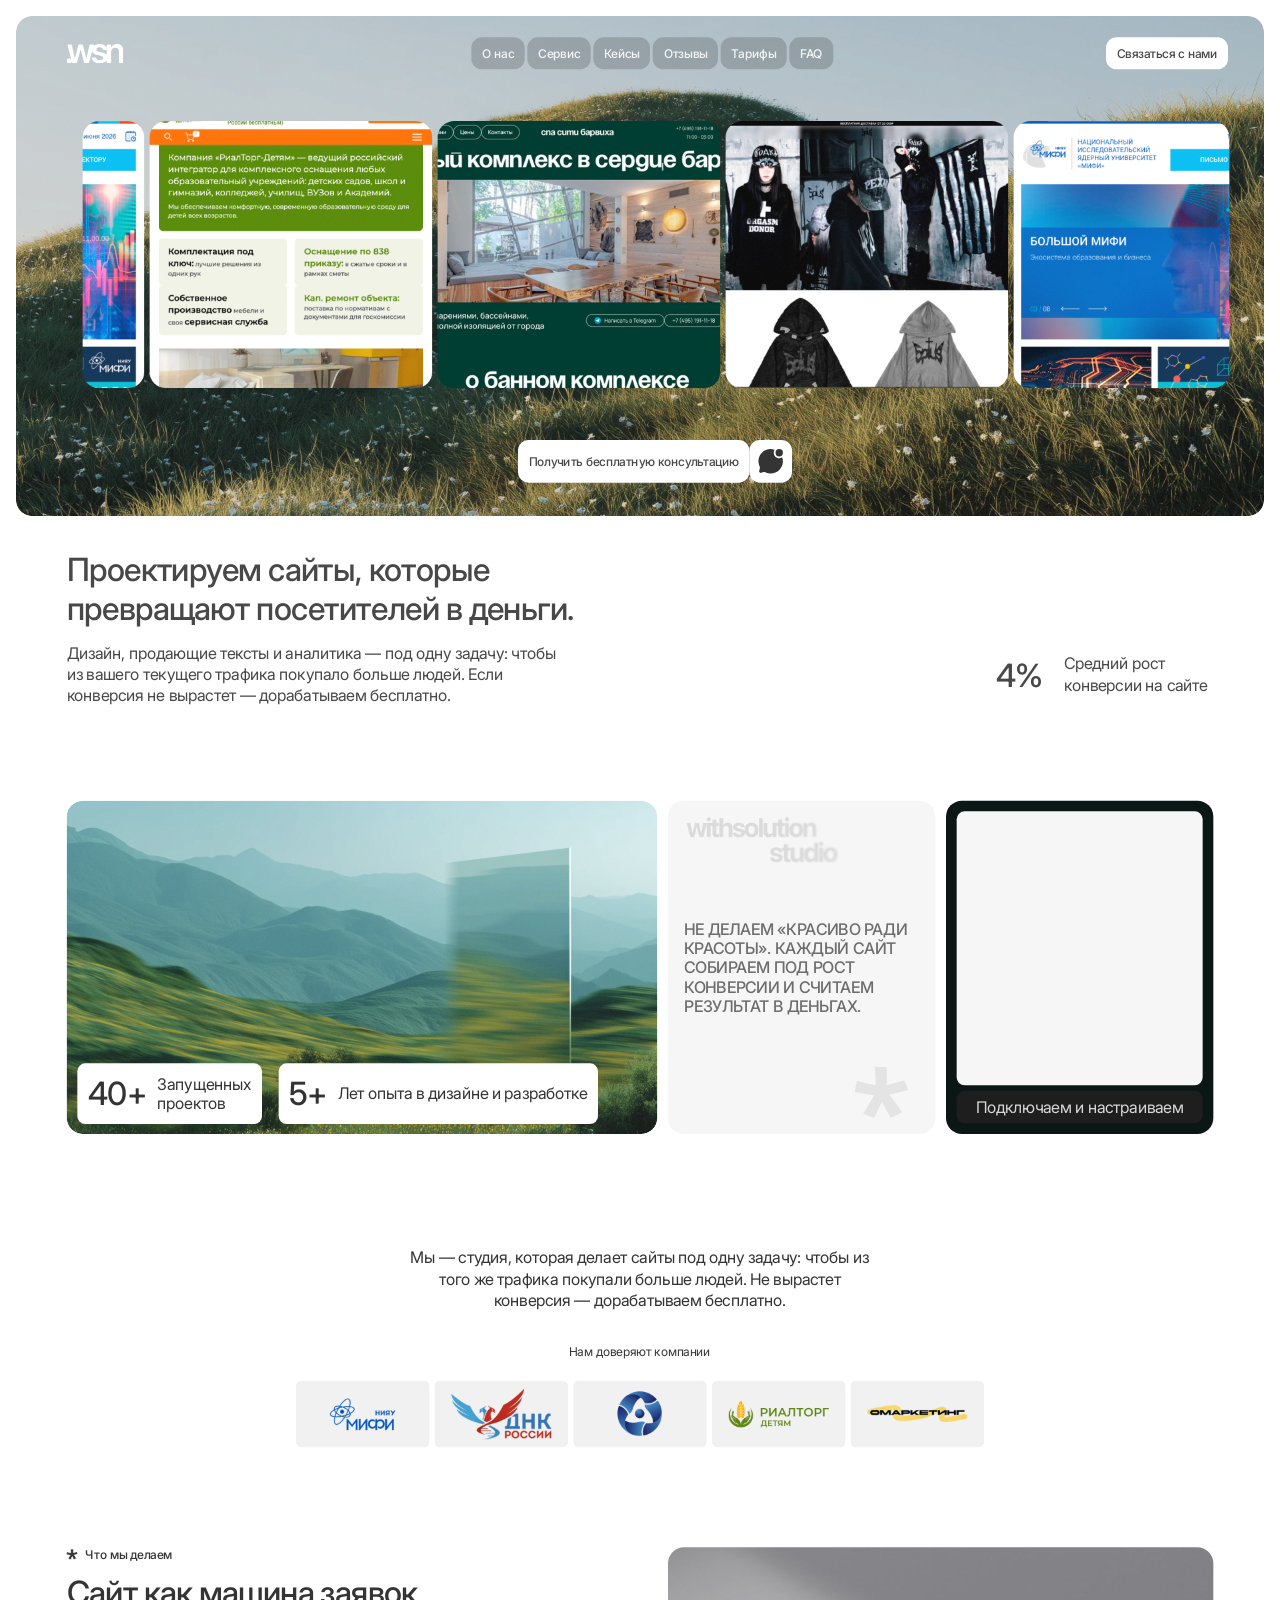
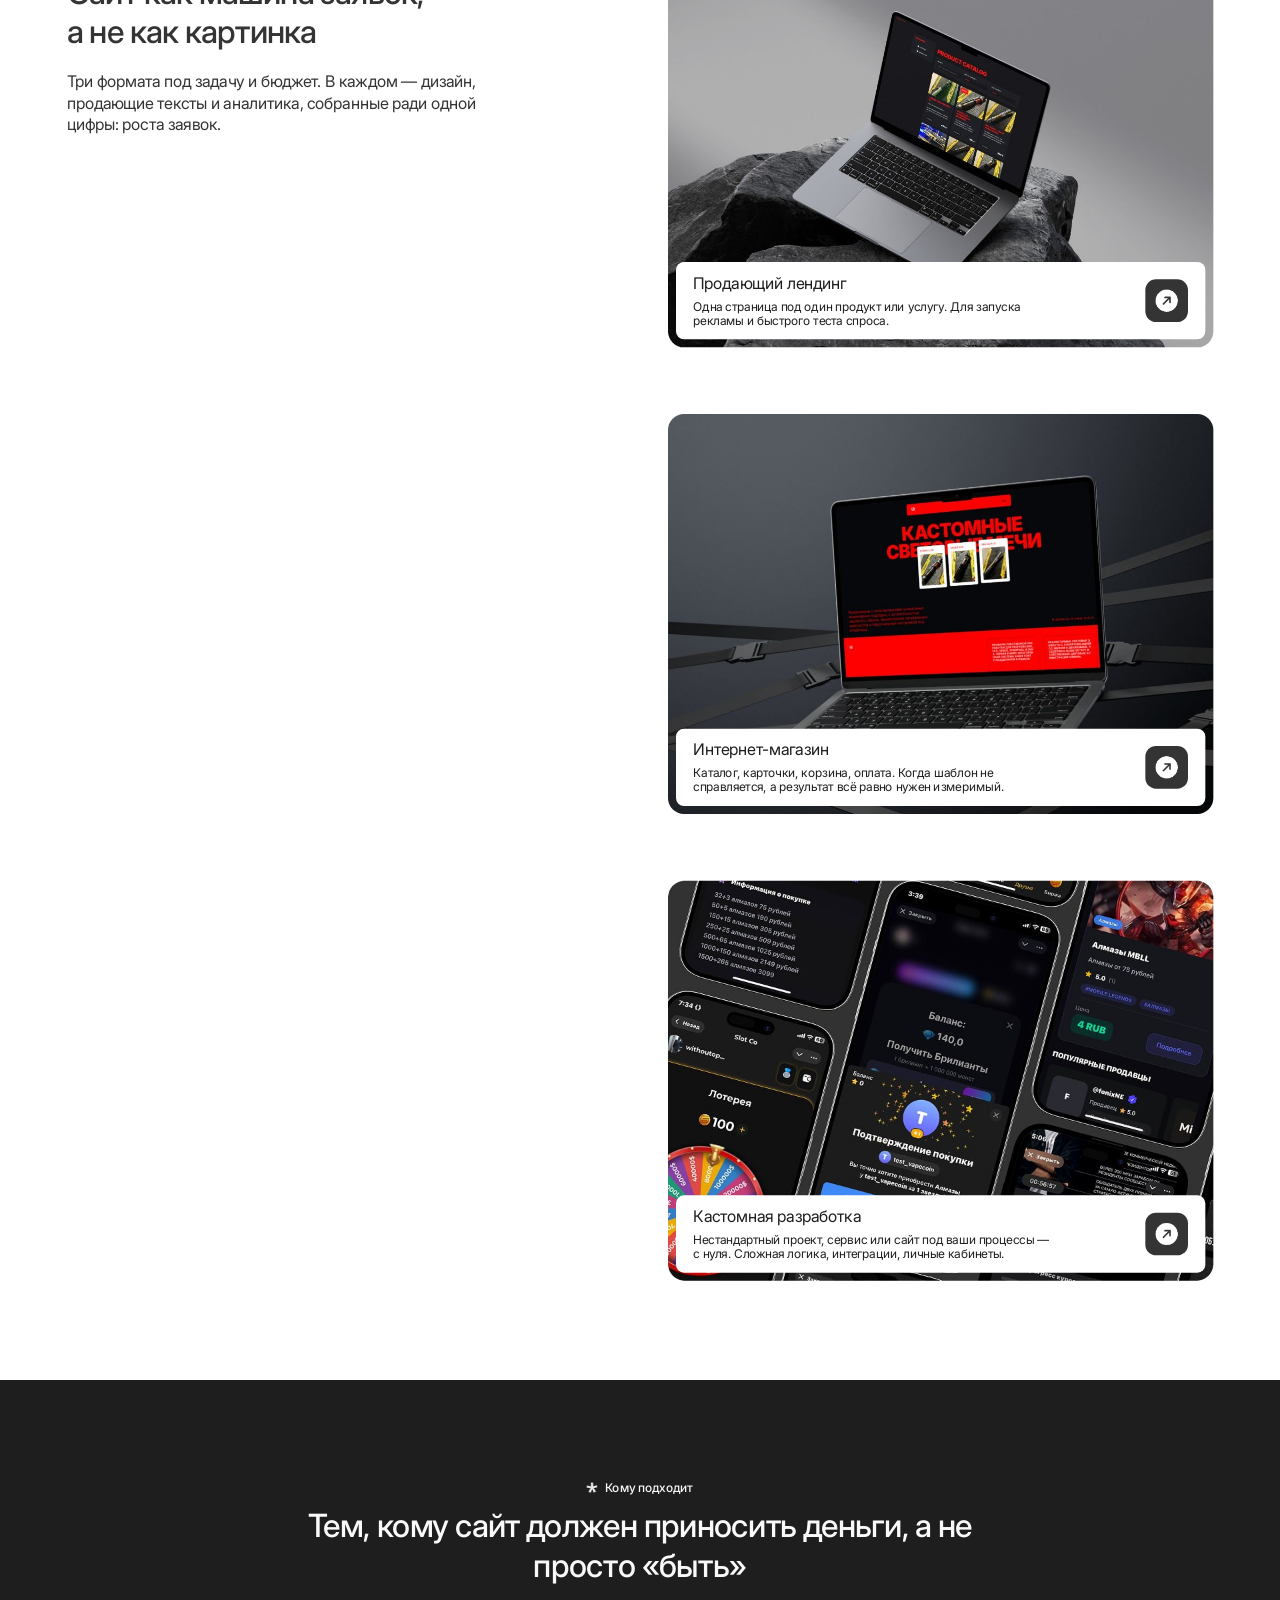
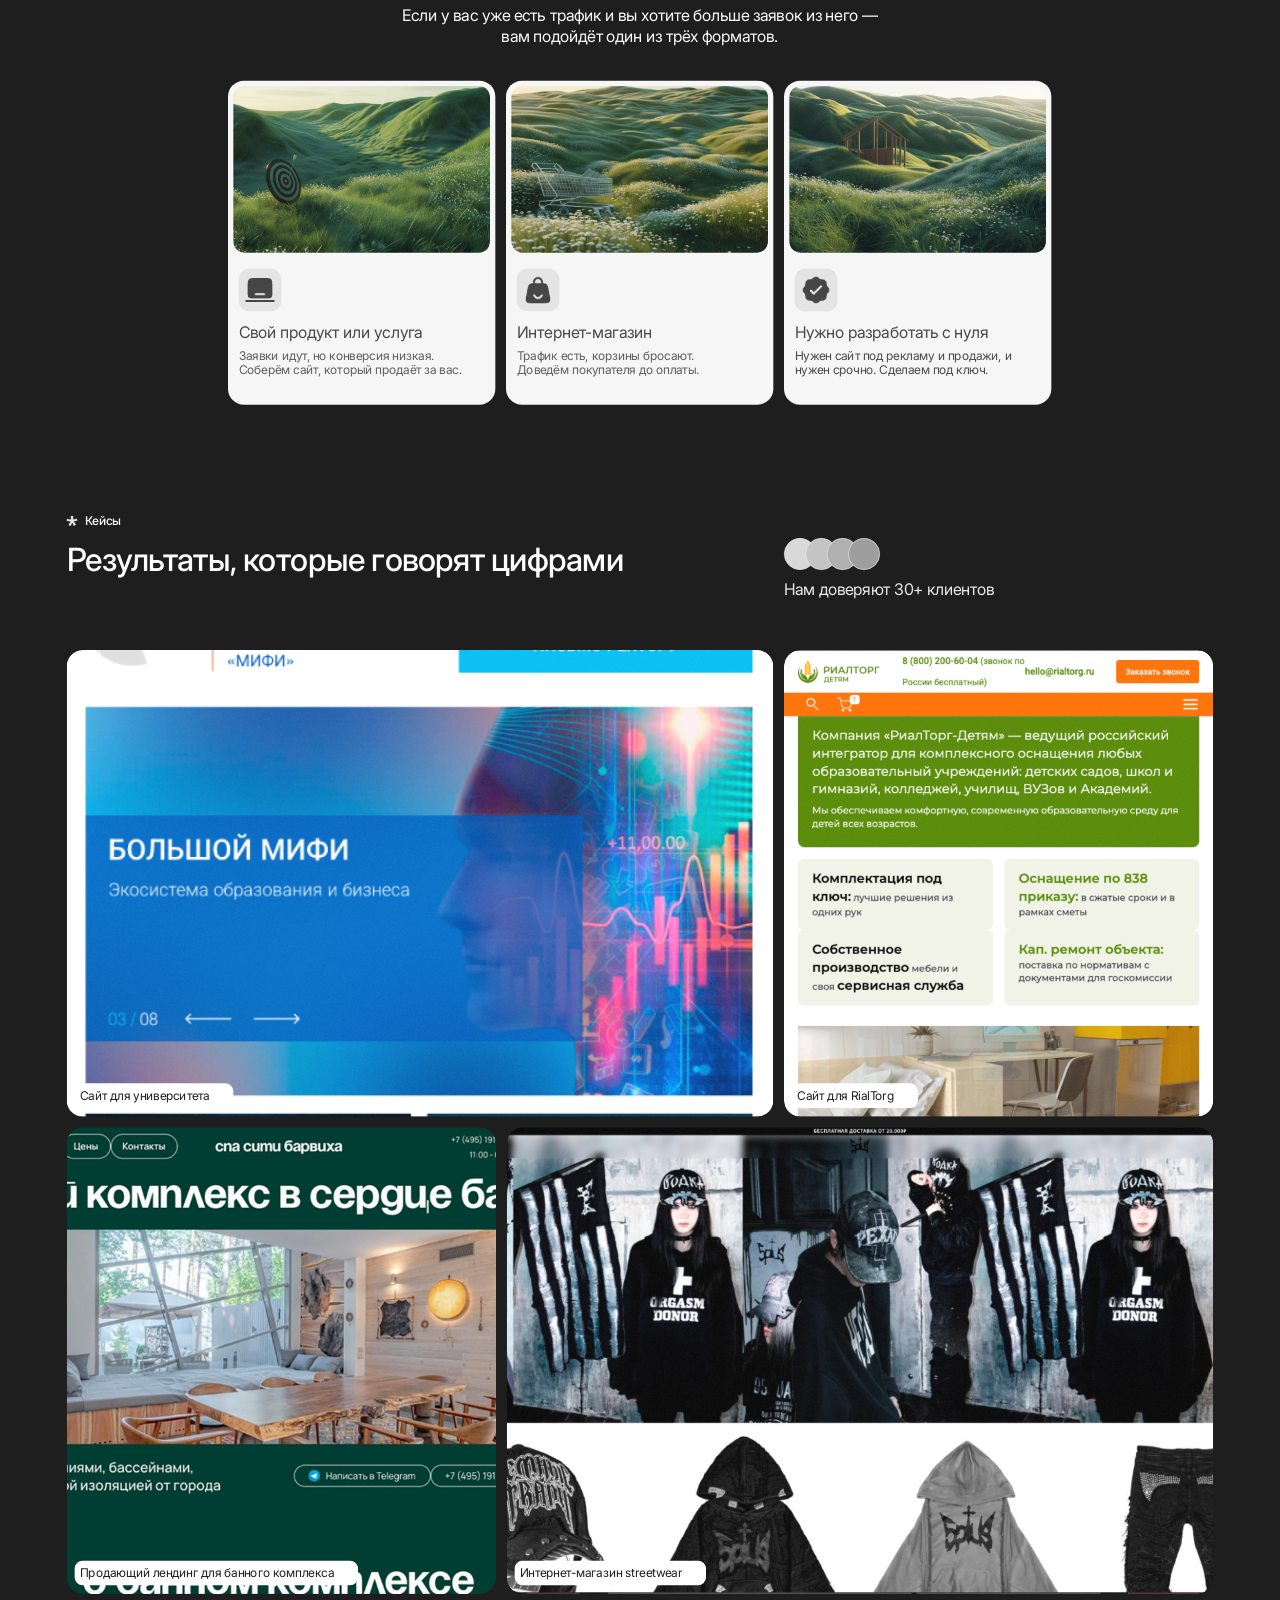
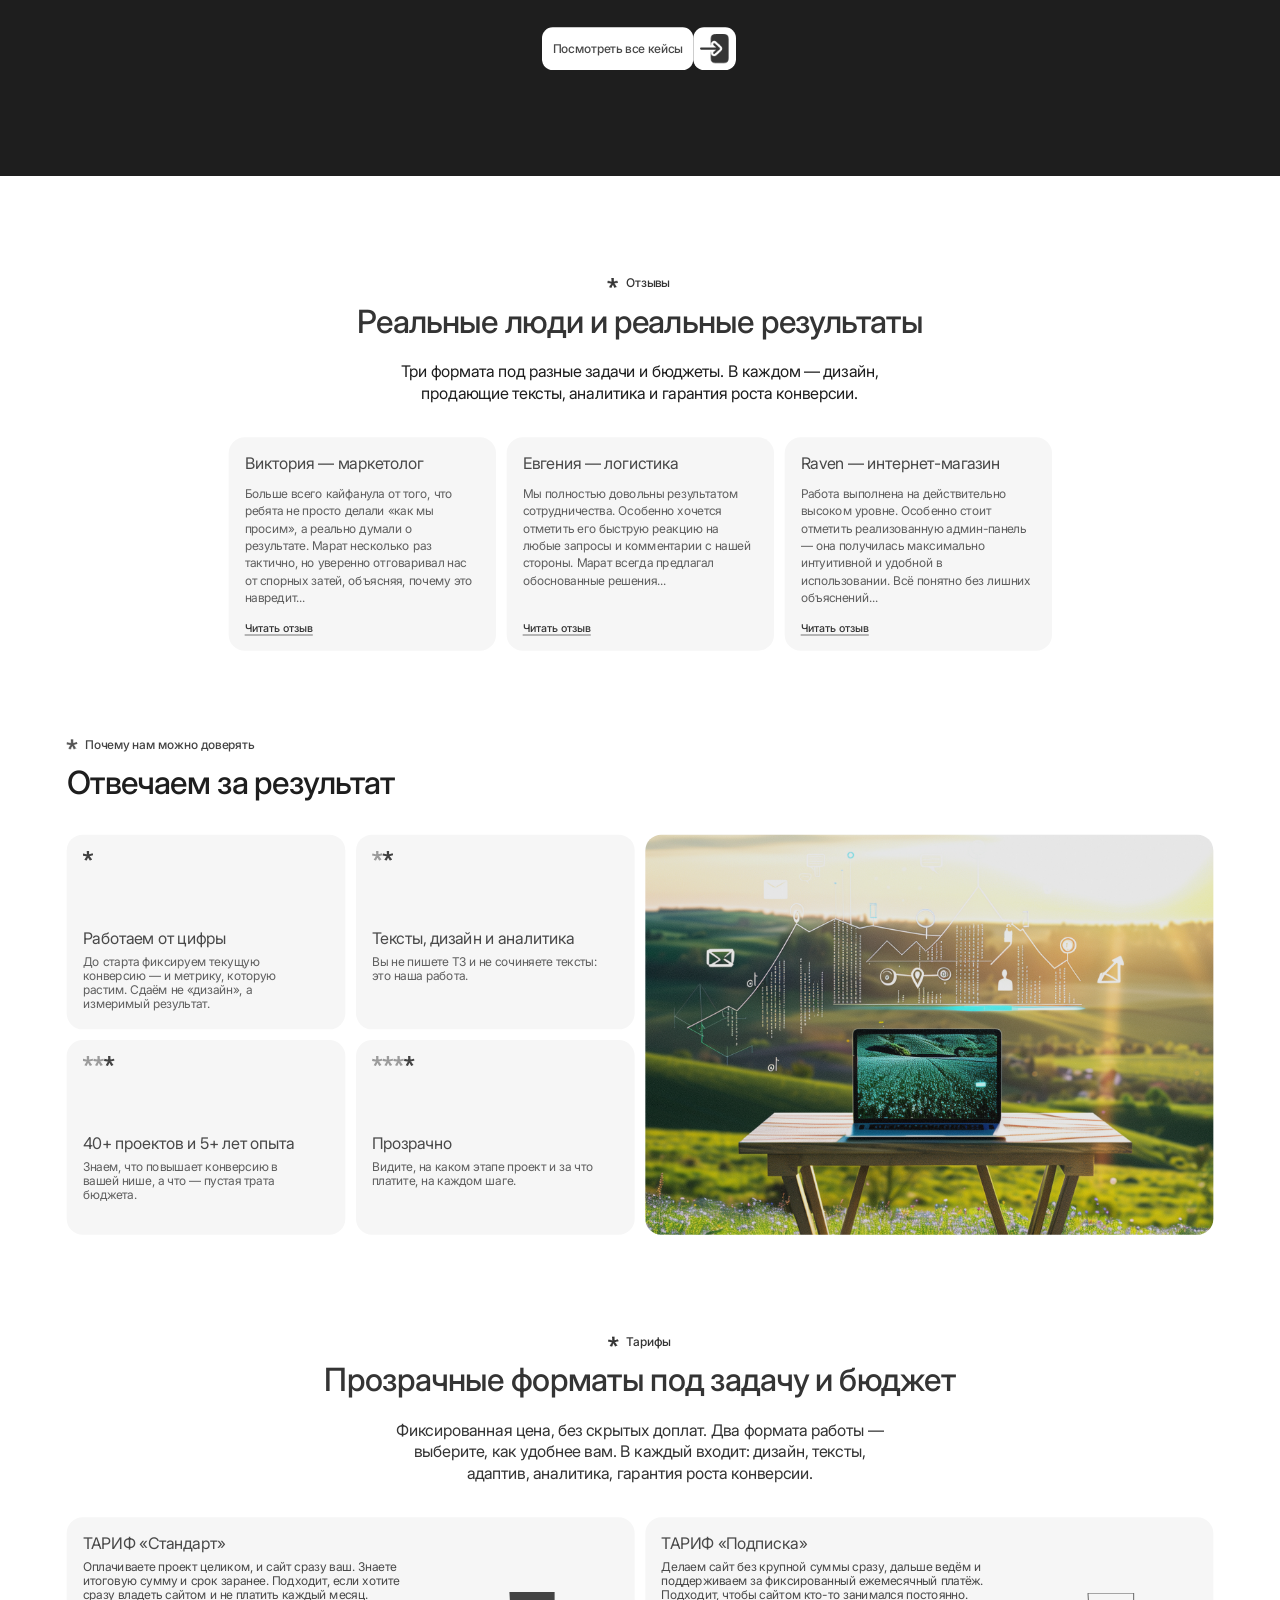
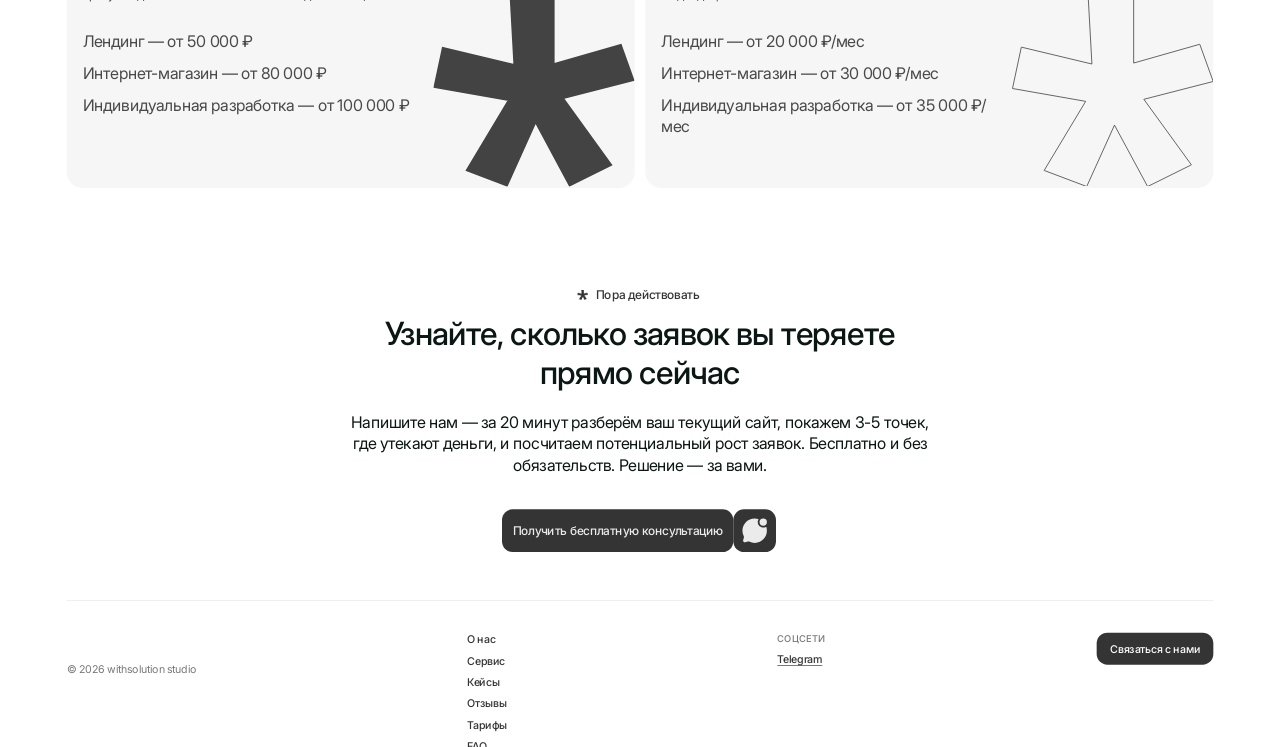
==== index.html @ ecee414a "first commit" ====
<!DOCTYPE html>
<html lang="ru">
<head>
  <meta charset="UTF-8">
  <meta name="viewport" content="width=device-width, initial-scale=1.0">
  <title>Студия — сайты, которые приносят заявки</title>

  <link rel="preconnect" href="https://fonts.googleapis.com">
  <link rel="preconnect" href="https://fonts.gstatic.com" crossorigin>
  <link href="https://fonts.googleapis.com/css2?family=Inter:wght@400;500;600&display=swap" rel="stylesheet">
  <link rel="stylesheet" href="css/styles.css">
</head>
<body>
  <div class="stage" id="stage" style="height: 10720px;">
    <div class="section-bleed section-bleed--dark" id="darkSectionBleed"></div>
    <div class="canvas" id="canvas" style="width: 1920px; height: 10720px; background: white; transform: scale(1);">

      <!-- ===================== HERO ===================== -->
      <div id="top" style="width: 1872px; height: 750px; left: 24px; top: 24px; position: absolute">
        <div style="width: 1872px; height: 750px; left: 0px; top: 0px; position: absolute; border-radius: 24px; background-image: url(&#39;assets/hero/bg.png&#39;); background-size: cover; background-position: center; background-repeat: no-repeat;"></div>
        <!-- Studio logo (top-left) -->
        <a href="#top" class="nav-logo" style="left: 76px; top: 40px; position: absolute; display: flex; align-items: center; height: 32px;"><img src="./assets/hero/logo.svg" alt="withsolution studio" style="width: 85px; height: 29px; display: block;"></a>
        <a href="https://t.me/withsolution" target="_blank" rel="noopener noreferrer" style="left: 753px; top: 636px; position: absolute; justify-content: flex-start; align-items: center; display: inline-flex">
          <div style="height: 64px; padding-left: 16px; padding-right: 16px; padding-top: 10px; padding-bottom: 10px; background: white; border-radius: 16px; justify-content: center; align-items: center; gap: 10px; display: flex">
            <div style="opacity: 0.90; justify-content: center; display: flex; flex-direction: column; color: rgba(30, 30, 30, 0.90); font-size: 18px; font-weight: 500; word-wrap: break-word">Получить бесплатную консультацию</div>
          </div>
          <div style="width: 64px; height: 64px; padding: 10px 16px; background: white; border-radius: 16px; justify-content: center; align-items: center; gap: 10px; display: flex">
            <img src="./assets/icons/chat-dark.svg" alt="" style="width: 44px; height: 44px; display: block;">
          </div>
        </a>
        <nav style="left: 683px; top: 32px; position: absolute; justify-content: flex-start; align-items: center; gap: 4px; display: inline-flex">
          <a href="#section-about" style="height: 48px; padding: 10px 16px; background: rgba(30, 30, 30, 0.20); border-radius: 16px; justify-content: center; align-items: center; gap: 10px; display: flex"><span style="opacity: 0.90; color: white; font-size: 18px; font-weight: 500">О нас</span></a>
          <a href="#section-services" style="height: 48px; padding: 10px 16px; background: rgba(30, 30, 30, 0.20); border-radius: 16px; justify-content: center; align-items: center; gap: 10px; display: flex"><span style="opacity: 0.90; color: white; font-size: 18px; font-weight: 500">Сервис</span></a>
          <a href="#section-cases" style="height: 48px; padding: 10px 16px; background: rgba(30, 30, 30, 0.20); border-radius: 16px; justify-content: center; align-items: center; gap: 10px; display: flex"><span style="opacity: 0.90; color: white; font-size: 18px; font-weight: 500">Кейсы</span></a>
          <a href="#section-reviews" style="height: 48px; padding: 10px 16px; background: rgba(30, 30, 30, 0.20); border-radius: 16px; justify-content: center; align-items: center; gap: 10px; display: flex"><span style="opacity: 0.90; color: white; font-size: 18px; font-weight: 500">Отзывы</span></a>
          <a href="#section-pricing" style="height: 48px; padding: 10px 16px; background: rgba(30, 30, 30, 0.20); border-radius: 16px; justify-content: center; align-items: center; gap: 10px; display: flex"><span style="opacity: 0.90; color: white; font-size: 18px; font-weight: 500">Тарифы</span></a>
          <a href="#section-faq" style="height: 48px; padding: 10px 16px; background: rgba(30, 30, 30, 0.20); border-radius: 16px; justify-content: center; align-items: center; gap: 10px; display: flex"><span style="opacity: 0.90; color: white; font-size: 18px; font-weight: 500">FAQ</span></a>
        </nav>
        <a href="https://t.me/withsolution" target="_blank" rel="noopener noreferrer" style="height: 48px; padding: 10px 16px; left: 1635px; top: 32px; position: absolute; background: white; border-radius: 16px; justify-content: center; align-items: center; gap: 10px; display: inline-flex">
          <span style="opacity: 0.90; color: rgba(30, 30, 30, 0.90); font-size: 18px; font-weight: 500">Связаться с нами</span>
        </a>
        <div class="hero-cases-slider" id="heroCasesSlider" style="left: 100px; top: 158px; position: absolute; width: 1720px; height: 400px;">
          <div class="hero-cases-track" id="heroCasesTrack"></div>
        </div>
      </div>

      <!-- ===================== INTRO ===================== -->
      <div id="section-about" style="width: 843px; left: 100px; top: 824px; position: absolute; opacity: 0.90; color: rgba(30, 30, 30, 0.90); font-size: 48px; font-weight: 500">Проектируем сайты, которые превращают посетителей в деньги.</div>
      <div style="left: 100px; top: 964px; position: absolute; width: 1720px; display: flex; align-items: center; justify-content: space-between; gap: 48px;">
        <div style="width: 739px; flex: none; opacity: 0.90; color: rgba(30, 30, 30, 0.90); font-size: 24px; font-weight: 400; line-height: 32px">Дизайн, продающие тексты и аналитика — под одну задачу: чтобы из вашего текущего трафика покупало больше людей. Если конверсия не вырастет — дорабатываем бесплатно.</div>
        <div style="flex: none; justify-content: flex-start; align-items: center; gap: 32px; display: inline-flex">
          <div style="opacity: 0.90; color: rgba(30, 30, 30, 0.90); font-size: 48px; font-weight: 500">4%</div>
          <div style="width: 224px; opacity: 0.90; color: rgba(30, 30, 30, 0.90); font-size: 24px; font-weight: 400; line-height: 32px">Средний рост конверсии на сайте</div>
        </div>
      </div>

      <!-- ===================== ABOUT CARDS ===================== -->
      <div style="width: 886px; height: 500px; left: 100px; top: 1201px; position: absolute; border-radius: 24px; overflow: hidden">
        <div style="width: 100%; height: 100%; position: absolute; inset: 0; border-radius: 24px; background-image: url(&#39;assets/hero/card.png&#39;); background-size: cover; background-position: center;"></div>
        <div style="padding: 16px; left: 318px; top: 394px; position: absolute; background: white; border-radius: 12px; display: inline-flex">
          <div style="justify-content: flex-start; align-items: center; gap: 16px; display: inline-flex">
            <div style="opacity: 0.90; color: #1E1E1E; font-size: 48px; font-weight: 500">5+</div>
            <div style="opacity: 0.90; color: #1E1E1E; font-size: 24px; font-weight: 400">Лет опыта в дизайне и разработке</div>
          </div>
        </div>
        <div style="padding: 16px; left: 16px; top: 394px; position: absolute; background: white; border-radius: 12px; display: inline-flex">
          <div style="justify-content: flex-start; align-items: center; gap: 16px; display: inline-flex">
            <div style="opacity: 0.90; color: #1E1E1E; font-size: 48px; font-weight: 500">40+</div>
            <div style="opacity: 0.90; color: #1E1E1E; font-size: 24px; font-weight: 400">Запущенных<br>проектов</div>
          </div>
        </div>
      </div>

      <div style="width: 401px; height: 500px; left: 1002px; top: 1201px; position: absolute; background: rgba(236.62, 236.62, 236.62, 0.50); border-radius: 24px">
        <div style="width: 80px; height: 77px; left: 280px; top: 399px; position: absolute;"><img src="./assets/hero/star.svg" alt="" style="width: 100%; height: 100%; display: block;"></div>
        <div style="width: 234px; height: 70px; left: 24px; top: 24px; position: absolute; border-radius: 8px; overflow: hidden;"><img src="./assets/hero/blur.png" alt="" style="width: 100%; height: 100%; object-fit: cover; display: block;"></div>
        <div style="width: 352px; left: 24px; top: 178px; position: absolute; opacity: 0.90; color: rgba(30, 30, 30, 0.70); font-size: 24px; font-weight: 500; text-transform: uppercase">Не делаем «красиво ради красоты». Каждый сайт собираем под рост конверсии и считаем результат в деньгах.</div>
      </div>

      <div style="width: 401px; height: 500px; left: 1419px; top: 1201px; position: absolute; background: #0B1714; border-radius: 24px">
        <div style="width: 369px; padding: 10px; left: 16px; top: 435px; position: absolute; background: #1E1E1E; border-radius: 12px; justify-content: center; align-items: center; gap: 10px; display: inline-flex">
          <div style="opacity: 0.90; color: #ECECEC; font-size: 24px; font-weight: 400">Подключаем и настраиваем</div>
        </div>
        <div style="width: 369px; height: 411px; left: 16px; top: 16px; position: absolute; background: #F6F6F6; overflow: hidden; border-radius: 12px">
          <video src="./assets/video/0611.mp4" autoplay muted loop playsinline style="width: 100%; height: 100%; object-fit: cover; display: block; border-radius: 12px;"></video>
        </div>
      </div>

      <!-- ===================== TRUST / LOGOS ===================== -->
      <div style="width: 693px; left: 613px; top: 1871px; position: absolute; text-align: center; color: rgba(30, 30, 30, 0.90); font-size: 24px; font-weight: 400; line-height: 32px">Мы — студия, которая делает сайты под одну задачу: чтобы из того же трафика покупали больше людей. Не вырастет конверсия — дорабатываем бесплатно.</div>

      <div style="left: 853px; top: 2017px; position: absolute; text-align: center; color: rgba(30, 30, 30, 0.90); font-size: 18px; font-weight: 400">Нам доверяют компании</div>

      <div style="width: 200px; height: 100px; left: 444px; top: 2071px; position: absolute; background: rgba(236.62, 236.62, 236.62, 0.50); border-radius: 8px; overflow: hidden;">
        <img src="./assets/logos/logo-rosatom.png" alt="Росатом" style="width: 100%; height: 100%; object-fit: contain; display: block;">
      </div>
      <div style="width: 200px; height: 100px; left: 652px; top: 2071px; position: absolute; background: rgba(236.62, 236.62, 236.62, 0.50); border-radius: 8px; overflow: hidden;">
        <img src="./assets/logos/logo-mifi.png" alt="НИЯУ МИФИ" style="width: 100%; height: 100%; object-fit: contain; display: block;">
      </div>
      <div style="width: 200px; height: 100px; left: 860px; top: 2071px; position: absolute; background: rgba(236.62, 236.62, 236.62, 0.50); border-radius: 8px; overflow: hidden;">
        <img src="./assets/logos/logo-dnk.png" alt="ДНК России" style="width: 100%; height: 100%; object-fit: contain; display: block;">
      </div>
      <div style="width: 200px; height: 100px; left: 1068px; top: 2071px; position: absolute; background: rgba(236.62, 236.62, 236.62, 0.50); border-radius: 8px; overflow: hidden;">
        <img src="./assets/logos/logo-rialtorg.png" alt="Риалторг" style="width: 100%; height: 100%; object-fit: contain; display: block;">
      </div>
      <div style="width: 200px; height: 100px; left: 1276px; top: 2071px; position: absolute; background: rgba(236.62, 236.62, 236.62, 0.50); border-radius: 8px; overflow: hidden;">
        <img src="./assets/logos/logo-omarketing.png" alt="Омаркетинг" style="width: 100%; height: 100%; object-fit: contain; display: block;">
      </div>

      <!-- ===================== WHAT WE DO ===================== -->
      <div id="section-services" style="left: 100px; top: 2359px; position: absolute; color: rgba(30, 30, 30, 0.90); font-size: 48px; font-weight: 500">Сайт как машина заявок,<br>а не как картинка</div>
      <div style="width: 656px; left: 100px; top: 2507px; position: absolute; color: rgba(30, 30, 30, 0.90); font-size: 24px; font-weight: 400; line-height: 32px">Три формата под задачу и бюджет. В каждом — дизайн, продающие тексты и аналитика, собранные ради одной цифры: роста заявок.</div>
      <div style="left: 100px; top: 2321px; position: absolute; justify-content: flex-start; align-items: center; gap: 12px; display: inline-flex">
        <img src="./assets/icons/star-small.png" alt="" style="width: 16px; height: 15px; display: block;">
        <div style="color: rgba(30, 30, 30, 0.90); font-size: 18px; font-weight: 500">Что мы делаем</div>
      </div>

      <div style="width: 818px; height: 600px; left: 1002px; top: 2321px; position: absolute; border-radius: 24px; overflow: hidden; background-image: url('assets/sections/service-landing.jpg'); background-size: cover; background-position: center;"></div>
      <div style="width: 794px; height: 116px; left: 1014px; top: 2793px; position: absolute; background: white; overflow: hidden; border-radius: 12px">
        <div style="left: 26px; top: 16px; position: absolute; flex-direction: column; justify-content: flex-start; align-items: flex-start; gap: 8px; display: inline-flex">
          <div style="color: #1E1E1E; font-size: 24px; font-weight: 400; line-height: 32px">Продающий лендинг</div>
          <div style="width: 510px; color: #1E1E1E; font-size: 18px; font-weight: 400">Одна страница под один продукт или услугу. Для запуска рекламы и быстрого теста спроса.</div>
        </div>
        <div style="width: 64px; height: 64px; padding: 10px 16px; left: 704px; top: 26px; position: absolute; background: rgba(30, 30, 30, 0.90); border-radius: 16px; justify-content: center; align-items: center; gap: 10px; display: inline-flex">
          <img src="./assets/icons/arrow.png" alt="" style="width: 40px; height: 40px; display: block;">
        </div>
      </div>

      <div style="width: 818px; height: 600px; left: 1002px; top: 3021px; position: absolute; border-radius: 24px; overflow: hidden; background-image: url('assets/sections/service-shop.jpg'); background-size: cover; background-position: center;"></div>
      <div style="width: 794px; height: 116px; left: 1014px; top: 3493px; position: absolute; background: white; overflow: hidden; border-radius: 12px">
        <div style="left: 26px; top: 16px; position: absolute; flex-direction: column; justify-content: flex-start; align-items: flex-start; gap: 8px; display: inline-flex">
          <div style="align-self: stretch; color: #1E1E1E; font-size: 24px; font-weight: 400; line-height: 32px">Интернет-магазин</div>
          <div style="width: 514px; color: #1E1E1E; font-size: 18px; font-weight: 400">Каталог, карточки, корзина, оплата. Когда шаблон не справляется, а результат всё равно нужен измеримый.</div>
        </div>
        <div style="width: 64px; height: 64px; padding: 10px 16px; left: 704px; top: 26px; position: absolute; background: rgba(30, 30, 30, 0.90); border-radius: 16px; justify-content: center; align-items: center; gap: 10px; display: inline-flex">
          <img src="./assets/icons/arrow.png" alt="" style="width: 40px; height: 40px; display: block;">
        </div>
      </div>

      <div style="width: 818px; height: 600px; left: 1002px; top: 3721px; position: absolute; border-radius: 24px; overflow: hidden; background-image: url('assets/sections/service-custom.jpg'); background-size: cover; background-position: center;"></div>
      <div style="width: 794px; height: 116px; left: 1014px; top: 4193px; position: absolute; background: white; overflow: hidden; border-radius: 12px">
        <div style="left: 26px; top: 16px; position: absolute; flex-direction: column; justify-content: flex-start; align-items: flex-start; gap: 8px; display: inline-flex">
          <div style="color: #1E1E1E; font-size: 24px; font-weight: 400; line-height: 32px">Кастомная разработка</div>
          <div style="width: 539px; color: #1E1E1E; font-size: 18px; font-weight: 400">Нестандартный проект, сервис или сайт под ваши процессы — с нуля. Сложная логика, интеграции, личные кабинеты.</div>
        </div>
        <div style="width: 64px; height: 64px; padding: 10px 16px; left: 704px; top: 26px; position: absolute; background: rgba(30, 30, 30, 0.90); border-radius: 16px; justify-content: center; align-items: center; gap: 10px; display: inline-flex">
          <img src="./assets/icons/arrow.png" alt="" style="width: 40px; height: 40px; display: block;">
        </div>
      </div>

      <!-- ===================== DARK SECTION ===================== -->
      <div id="section-who" style="width: 1920px; height: 2994px; left: 0; top: 4470px; position: absolute; background: #1E1E1E; pointer-events: none;"></div>

      <div style="left: 880px; top: 4621px; position: absolute; justify-content: flex-start; align-items: center; gap: 12px; display: inline-flex">
        <img src="./assets/icons/star-small.png" alt="" style="width: 16px; height: 15px; display: block; filter: brightness(0) invert(1);">
        <div style="color: #F9F9F9; font-size: 18px; font-weight: 500">Кому подходит</div>
      </div>
      <div style="width: 1000px; left: 460px; top: 4659px; position: absolute; text-align: center; color: #F9F9F9; font-size: 48px; font-weight: 500">Тем, кому сайт должен приносить деньги, а не просто «быть»</div>
      <div style="width: 757px; left: 581px; top: 4807px; position: absolute; text-align: center; color: #F9F9F9; font-size: 24px; font-weight: 400; line-height: 32px">Если у вас уже есть трафик и вы хотите больше заявок из него — вам подойдёт один из трёх форматов.</div>

      <div style="width: 401px; height: 486px; left: 342px; top: 4921px; position: absolute; background: #F6F6F6; border-radius: 24px">
        <div style="width: 385px; height: 250px; left: 8px; top: 8px; position: absolute; border-radius: 16px; overflow: hidden; background-image: url('assets/sections/who-target.png'); background-size: cover; background-position: center;"></div>
        <div style="left: 16px; top: 362px; position: absolute; text-align: center; color: rgba(30, 30, 30, 0.80); font-size: 24px; font-weight: 400; line-height: 32px">Свой продукт или услуга</div>
        <div style="width: 349px; left: 16px; top: 402px; position: absolute; color: rgba(30, 30, 30, 0.70); font-size: 18px; font-weight: 400">Заявки идут, но конверсия низкая. Соберём сайт, который продаёт за вас.</div>
        <div style="width: 64px; height: 64px; padding: 10px 16px; left: 16px; top: 282px; position: absolute; background: #E4E4E4; border-radius: 16px; justify-content: center; align-items: center; gap: 10px; display: inline-flex">
          <img src="./assets/icons/laptop.png" alt="" style="width: 48px; height: 48px; display: block;">
        </div>
      </div>

      <div style="width: 401px; height: 486px; left: 759px; top: 4921px; position: absolute; background: #F6F6F6; border-radius: 24px">
        <div style="width: 385px; height: 250px; left: 8px; top: 8px; position: absolute; border-radius: 16px; overflow: hidden; background-image: url('assets/sections/who-shop.png'); background-size: cover; background-position: center;"></div>
        <div style="left: 16px; top: 362px; position: absolute; color: rgba(30, 30, 30, 0.80); font-size: 24px; font-weight: 400; line-height: 32px">Интернет-магазин</div>
        <div style="width: 349px; left: 16px; top: 402px; position: absolute; color: rgba(30, 30, 30, 0.70); font-size: 18px; font-weight: 400">Трафик есть, корзины бросают. Доведём покупателя до оплаты.</div>
        <div style="width: 64px; height: 64px; padding: 10px 16px; left: 16px; top: 282px; position: absolute; background: #E4E4E4; border-radius: 16px; justify-content: center; align-items: center; gap: 10px; display: inline-flex">
          <img src="./assets/icons/bag.png" alt="" style="width: 48px; height: 48px; display: block;">
        </div>
      </div>

      <div style="width: 401px; height: 486px; left: 1176px; top: 4921px; position: absolute; background: #F6F6F6; border-radius: 24px">
        <div style="width: 385px; height: 250px; left: 8px; top: 8px; position: absolute; border-radius: 16px; overflow: hidden; background-image: url('assets/sections/who-house.png'); background-size: cover; background-position: center;"></div>
        <div style="left: 16px; top: 362px; position: absolute; color: rgba(30, 30, 30, 0.80); font-size: 24px; font-weight: 400; line-height: 32px">Нужно разработать с нуля</div>
        <div style="width: 349px; left: 16px; top: 402px; position: absolute; color: rgba(30, 30, 30, 0.80); font-size: 18px; font-weight: 400">Нужен сайт под рекламу и продажи, и нужен срочно. Сделаем под ключ.</div>
        <div style="width: 64px; height: 64px; padding: 10px 16px; left: 16px; top: 282px; position: absolute; background: #E4E4E4; border-radius: 16px; justify-content: center; align-items: center; gap: 10px; display: inline-flex">
          <img src="./assets/icons/verified.png" alt="" style="width: 48px; height: 48px; display: block;">
        </div>
      </div>

      <!-- ===================== CASES ===================== -->
      <div id="section-cases" style="left: 100px; top: 5571px; position: absolute; justify-content: flex-start; align-items: center; gap: 12px; display: inline-flex">
        <img src="./assets/icons/star-small.png" alt="" style="width: 16px; height: 15px; display: block; filter: brightness(0) invert(1);">
        <div style="color: white; font-size: 18px; font-weight: 500">Кейсы</div>
      </div>
      <div style="left: 100px; top: 5609px; position: absolute; color: white; font-size: 48px; font-weight: 500">Результаты, которые говорят цифрами</div>

      <div style="width: 644px; left: 1176px; top: 5669px; position: absolute; opacity: 0.90; color: white; font-size: 24px; font-weight: 400">Нам доверяют 30+ клиентов</div>
      <div style="width: 48px; height: 48px; left: 1176px; top: 5607px; position: absolute; background: #D9D9D9; border-radius: 9999px; border: 1px #E8E8E8 solid"></div>
      <div style="width: 48px; height: 48px; left: 1208px; top: 5607px; position: absolute; background: #C4C4C4; border-radius: 9999px; border: 1px #E8E8E8 solid"></div>
      <div style="width: 48px; height: 48px; left: 1240px; top: 5607px; position: absolute; background: #B0B0B0; border-radius: 9999px; border: 1px #E8E8E8 solid"></div>
      <div style="width: 48px; height: 48px; left: 1272px; top: 5607px; position: absolute; background: #9E9E9E; border-radius: 9999px; border: 1px #E8E8E8 solid"></div>

      <div style="width: 1060px; height: 700px; left: 100px; top: 5775px; position: absolute; border-radius: 24px; overflow: hidden">
        <img src="./assets/cases/case-01.png" alt="" style="width: 100%; height: 100%; object-fit: cover; display: block; border-radius: 24px;">
        <div style="padding: 8px; left: 12px; top: 650px; position: absolute; background: white; border-radius: 12px; justify-content: flex-start; align-items: center; gap: 8px; display: inline-flex">
          <div style="color: #1E1E1E; font-size: 18px; font-weight: 400">Сайт для университета</div>
          <img src="./assets/icons/arrow.png" alt="" style="width: 20px; height: 20px; display: block;">
        </div>
      </div>

      <div style="width: 644px; height: 700px; left: 1176px; top: 5775px; position: absolute; border-radius: 24px; overflow: hidden">
        <img src="./assets/cases/case-02.png" alt="" style="width: 100%; height: 100%; object-fit: cover; display: block; border-radius: 24px;">
        <div style="padding: 8px; left: 12px; top: 650px; position: absolute; background: white; border-radius: 12px; justify-content: flex-start; align-items: center; gap: 8px; display: inline-flex">
          <div style="color: #1E1E1E; font-size: 18px; font-weight: 400">Сайт для RialTorg</div>
          <img src="./assets/icons/arrow.png" alt="" style="width: 20px; height: 20px; display: block;">
        </div>
      </div>

      <div style="width: 644px; height: 700px; left: 100px; top: 6491px; position: absolute; border-radius: 24px; overflow: hidden">
        <img src="./assets/cases/case-03.png" alt="" style="width: 100%; height: 100%; object-fit: cover; display: block; border-radius: 24px;">
        <div style="padding: 8px; left: 12px; top: 650px; position: absolute; background: white; border-radius: 12px; justify-content: flex-start; align-items: center; gap: 8px; display: inline-flex">
          <div style="color: #1E1E1E; font-size: 18px; font-weight: 400">Продающий лендинг для банного комплекса</div>
          <img src="./assets/icons/arrow.png" alt="" style="width: 20px; height: 20px; display: block;">
        </div>
      </div>

      <div style="width: 1060px; height: 700px; left: 760px; top: 6491px; position: absolute; border-radius: 24px; overflow: hidden">
        <img src="./assets/cases/case-04.png" alt="" style="width: 100%; height: 100%; object-fit: cover; display: block; border-radius: 24px;">
        <div style="padding: 8px; left: 12px; top: 650px; position: absolute; background: white; border-radius: 12px; justify-content: flex-start; align-items: center; gap: 8px; display: inline-flex">
          <div style="color: #1E1E1E; font-size: 18px; font-weight: 400">Интернет-магазин streetwear</div>
          <img src="./assets/icons/arrow.png" alt="" style="width: 20px; height: 20px; display: block;">
        </div>
      </div>

      <a href="cases.html" style="left: 813px; top: 7241px; position: absolute; justify-content: flex-start; align-items: center; display: inline-flex">
        <div style="height: 64px; padding: 10px 16px; background: white; border-radius: 16px; justify-content: center; align-items: center; gap: 10px; display: flex">
          <div style="opacity: 0.90; color: rgba(30, 30, 30, 0.90); font-size: 18px; font-weight: 500">Посмотреть все кейсы</div>
        </div>
        <div style="width: 64px; height: 64px; padding: 10px 16px; background: white; border-radius: 16px; justify-content: center; align-items: center; gap: 10px; display: flex">
          <img src="./assets/icons/download.png" alt="" style="width: 44px; height: 44px; display: block;">
        </div>
      </a>

      <!-- ===================== REVIEWS ===================== -->
      <div id="section-reviews" style="left: 911px; top: 7614px; position: absolute; justify-content: flex-start; align-items: center; gap: 12px; display: inline-flex">
        <img src="./assets/icons/star-small.png" alt="" style="width: 16px; height: 15px; display: block;">
        <div style="color: rgba(30, 30, 30, 0.90); font-size: 18px; font-weight: 500">Отзывы</div>
      </div>
      <div style="left: 50%; top: 7652px; position: absolute; transform: translateX(-50%); white-space: nowrap; text-align: center; color: rgba(30, 30, 30, 0.90); font-size: 48px; font-weight: 500">Реальные люди и реальные результаты</div>
      <div style="width: 757px; left: 581px; top: 7742px; position: absolute; text-align: center; color: #1E1E1E; font-size: 24px; font-weight: 400; line-height: 32px">Три формата под разные задачи и бюджеты. В каждом — дизайн, продающие тексты, аналитика и гарантия роста конверсии.</div>

      <div style="width: 401px; height: 320px; left: 343px; top: 7856px; position: absolute; background: #F6F6F6; border-radius: 24px; display: flex; flex-direction: column;">
        <div style="left: 24px; top: 24px; position: absolute; color: rgba(30, 30, 30, 0.80); font-size: 24px; font-weight: 400; line-height: 32px">Виктория — маркетолог</div>
        <div style="width: 349px; left: 24px; top: 72px; position: absolute; color: rgba(30, 30, 30, 0.70); font-size: 18px; font-weight: 400; line-height: 26px">Больше всего кайфанула от того, что ребята не просто делали «как мы просим», а реально думали о результате. Марат несколько раз тактично, но уверенно отговаривал нас от спорных затей, объясняя, почему это навредит...</div>
        <a href="https://t.me/withsolution" target="_blank" rel="noopener noreferrer" style="position: absolute; left: 24px; bottom: 24px; color: rgba(30, 30, 30, 0.90); font-size: 16px; font-weight: 500; text-decoration: underline; text-underline-offset: 4px;">Читать отзыв</a>
      </div>
      <div style="width: 401px; height: 320px; left: 760px; top: 7856px; position: absolute; background: #F6F6F6; border-radius: 24px; display: flex; flex-direction: column;">
        <div style="left: 24px; top: 24px; position: absolute; color: rgba(30, 30, 30, 0.80); font-size: 24px; font-weight: 400; line-height: 32px">Евгения — логистика</div>
        <div style="width: 349px; left: 24px; top: 72px; position: absolute; color: rgba(30, 30, 30, 0.70); font-size: 18px; font-weight: 400; line-height: 26px">Мы полностью довольны результатом сотрудничества. Особенно хочется отметить его быструю реакцию на любые запросы и комментарии с нашей стороны. Марат всегда предлагал обоснованные решения...</div>
        <a href="https://t.me/withsolution" target="_blank" rel="noopener noreferrer" style="position: absolute; left: 24px; bottom: 24px; color: rgba(30, 30, 30, 0.90); font-size: 16px; font-weight: 500; text-decoration: underline; text-underline-offset: 4px;">Читать отзыв</a>
      </div>
      <div style="width: 401px; height: 320px; left: 1177px; top: 7856px; position: absolute; background: #F6F6F6; border-radius: 24px; display: flex; flex-direction: column;">
        <div style="left: 24px; top: 24px; position: absolute; color: rgba(30, 30, 30, 0.80); font-size: 24px; font-weight: 400; line-height: 32px">Raven — интернет-магазин</div>
        <div style="width: 349px; left: 24px; top: 72px; position: absolute; color: rgba(30, 30, 30, 0.70); font-size: 18px; font-weight: 400; line-height: 26px">Работа выполнена на действительно высоком уровне. Особенно стоит отметить реализованную админ-панель — она получилась максимально интуитивной и удобной в использовании. Всё понятно без лишних объяснений...</div>
        <a href="https://t.me/withsolution" target="_blank" rel="noopener noreferrer" style="position: absolute; left: 24px; bottom: 24px; color: rgba(30, 30, 30, 0.90); font-size: 16px; font-weight: 500; text-decoration: underline; text-underline-offset: 4px;">Читать отзыв</a>
      </div>

      <!-- ===================== WHY TRUST US ===================== -->
      <div id="section-faq" style="left: 100px; top: 8306px; position: absolute; justify-content: flex-start; align-items: center; gap: 12px; display: inline-flex">
        <img src="./assets/icons/star-small.png" alt="" style="width: 16px; height: 15px; display: block; opacity: 0.85;">
        <div style="color: #434343; font-size: 18px; font-weight: 500">Почему нам можно доверять</div>
      </div>
      <div style="left: 100px; top: 8344px; position: absolute; color: #1E1E1E; font-size: 48px; font-weight: 500">Отвечаем за результат</div>

      <div style="width: 418px; height: 292px; left: 100px; top: 8452px; position: absolute; background: #F6F6F6; border-radius: 24px">
        <div style="width: 349px; left: 24px; top: 140px; position: absolute; flex-direction: column; justify-content: flex-start; align-items: flex-start; gap: 8px; display: inline-flex">
          <div style="align-self: stretch; color: rgba(30, 30, 30, 0.80); font-size: 24px; font-weight: 400; line-height: 32px">Работаем от цифры</div>
          <div style="align-self: stretch; color: rgba(30, 30, 30, 0.70); font-size: 18px; font-weight: 400">До старта фиксируем текущую конверсию — и метрику, которую растим. Сдаём не «дизайн», а измеримый результат.</div>
        </div>
        <img src="./assets/icons/stars-1.svg" alt="" style="width: 16px; height: 15px; left: 24px; top: 24px; position: absolute; display: block;">
      </div>
      <div style="width: 418px; height: 292px; left: 534px; top: 8452px; position: absolute; background: #F6F6F6; border-radius: 24px">
        <div style="width: 349px; left: 24px; top: 140px; position: absolute; flex-direction: column; justify-content: flex-start; align-items: flex-start; gap: 8px; display: inline-flex">
          <div style="align-self: stretch; color: rgba(30, 30, 30, 0.80); font-size: 24px; font-weight: 400; line-height: 32px">Тексты, дизайн и аналитика</div>
          <div style="align-self: stretch; color: rgba(30, 30, 30, 0.70); font-size: 18px; font-weight: 400">Вы не пишете ТЗ и не сочиняете тексты: это наша работа.</div>
        </div>
        <img src="./assets/icons/stars-2.svg" alt="" style="height: 15px; left: 24px; top: 24px; position: absolute; display: block;">
      </div>

      <div style="width: 852px; height: 600px; left: 968px; top: 8452px; position: absolute; border-radius: 24px; overflow: hidden; background-image: url('assets/sections/trust-star-photo.png'); background-size: cover; background-position: center;"></div>

      <div style="width: 418px; height: 292px; left: 100px; top: 8760px; position: absolute; background: #F6F6F6; border-radius: 24px">
        <div style="width: 349px; left: 24px; top: 140px; position: absolute; flex-direction: column; justify-content: flex-start; align-items: flex-start; gap: 8px; display: inline-flex">
          <div style="align-self: stretch; color: rgba(30, 30, 30, 0.80); font-size: 24px; font-weight: 400; line-height: 32px">40+ проектов и 5+ лет опыта</div>
          <div style="align-self: stretch; color: rgba(30, 30, 30, 0.70); font-size: 18px; font-weight: 400">Знаем, что повышает конверсию в вашей нише, а что — пустая трата бюджета.</div>
        </div>
        <img src="./assets/icons/stars-3.svg" alt="" style="height: 15px; left: 24px; top: 24px; position: absolute; display: block;">
      </div>
      <div style="width: 418px; height: 292px; left: 534px; top: 8760px; position: absolute; background: #F6F6F6; border-radius: 24px">
        <div style="width: 349px; left: 24px; top: 140px; position: absolute; flex-direction: column; justify-content: flex-start; align-items: flex-start; gap: 8px; display: inline-flex">
          <div style="align-self: stretch; color: rgba(30, 30, 30, 0.80); font-size: 24px; font-weight: 400; line-height: 32px">Прозрачно</div>
          <div style="align-self: stretch; color: rgba(30, 30, 30, 0.70); font-size: 18px; font-weight: 400">Видите, на каком этапе проект и за что платите, на каждом шаге.</div>
        </div>
        <img src="./assets/icons/stars-4.svg" alt="" style="height: 15px; left: 24px; top: 24px; position: absolute; display: block;">
      </div>

      <!-- ===================== PRICING ===================== -->
      <div id="section-pricing" style="left: 911.50px; top: 9202px; position: absolute; justify-content: flex-start; align-items: center; gap: 12px; display: inline-flex">
        <img src="./assets/icons/star-small.png" alt="" style="width: 16px; height: 15px; display: block;">
        <div style="color: rgba(30, 30, 30, 0.90); font-size: 18px; font-weight: 500">Тарифы</div>
      </div>
      <div style="left: 50%; top: 9240px; position: absolute; transform: translateX(-50%); white-space: nowrap; text-align: center; color: rgba(30, 30, 30, 0.90); font-size: 48px; font-weight: 500">Прозрачные форматы под задачу и бюджет</div>
      <div style="width: 757px; left: 581px; top: 9330px; position: absolute; text-align: center; color: rgba(30, 30, 30, 0.90); font-size: 24px; font-weight: 400; line-height: 32px">Фиксированная цена, без скрытых доплат. Два формата работы — выберите, как удобнее вам. В каждый входит: дизайн, тексты, адаптив, аналитика, гарантия роста конверсии.</div>

      <div style="width: 852px; height: 406px; left: 100px; top: 9476px; position: absolute; background: #F6F6F6; overflow: hidden; border-radius: 24px">
        <div style="left: 24px; top: 24px; position: absolute; color: rgba(30, 30, 30, 0.80); font-size: 24px; font-weight: 400; line-height: 32px">ТАРИФ «Стандарт»</div>
        <div style="width: 509px; left: 24px; top: 64px; position: absolute; color: rgba(30, 30, 30, 0.80); font-size: 18px; font-weight: 400">Оплачиваете проект целиком, и сайт сразу ваш. Знаете итоговую сумму и срок заранее. Подходит, если хотите сразу владеть сайтом и не платить каждый месяц.</div>
        <div style="width: 509px; left: 24px; top: 170px; position: absolute; flex-direction: column; justify-content: flex-start; align-items: flex-start; gap: 16px; display: inline-flex">
          <div style="align-self: stretch; color: rgba(30, 30, 30, 0.80); font-size: 24px; font-weight: 400; line-height: 32px">Лендинг — от 50 000 ₽</div>
          <div style="align-self: stretch; color: rgba(30, 30, 30, 0.80); font-size: 24px; font-weight: 400; line-height: 32px">Интернет-магазин — от 80 000 ₽</div>
          <div style="align-self: stretch; color: rgba(30, 30, 30, 0.80); font-size: 24px; font-weight: 400; line-height: 32px">Индивидуальная разработка — от 100 000 ₽</div>
        </div>
        <img src="./assets/sections/tariff-cloud.svg" alt="" style="width: 302px; height: 302px; left: 550px; top: 107px; position: absolute; display: block; object-fit: contain;">
      </div>

      <div style="width: 852px; height: 406px; left: 968px; top: 9476px; position: absolute; background: #F6F6F6; overflow: hidden; border-radius: 24px">
        <div style="width: 349px; left: 24px; top: 24px; position: absolute; color: rgba(30, 30, 30, 0.80); font-size: 24px; font-weight: 400; line-height: 32px">ТАРИФ «Подписка»</div>
        <div style="width: 549px; left: 24px; top: 64px; position: absolute; color: rgba(30, 30, 30, 0.80); font-size: 18px; font-weight: 400">Делаем сайт без крупной суммы сразу, дальше ведём и поддерживаем за фиксированный ежемесячный платёж. Подходит, чтобы сайтом кто-то занимался постоянно.</div>
        <div style="width: 509px; left: 24px; top: 170px; position: absolute; flex-direction: column; justify-content: flex-start; align-items: flex-start; gap: 16px; display: inline-flex">
          <div style="align-self: stretch; color: rgba(30, 30, 30, 0.80); font-size: 24px; font-weight: 400; line-height: 32px">Лендинг — от 20 000 ₽/мес</div>
          <div style="align-self: stretch; color: rgba(30, 30, 30, 0.80); font-size: 24px; font-weight: 400; line-height: 32px">Интернет-магазин — от 30 000 ₽/мес</div>
          <div style="color: rgba(30, 30, 30, 0.80); font-size: 24px; font-weight: 400; line-height: 32px">Индивидуальная разработка — от 35 000 ₽/мес</div>
        </div>
        <img src="./assets/sections/tariff-label.svg" alt="" style="width: 302px; height: 302px; left: 550px; top: 107px; position: absolute; display: block; object-fit: contain;">
      </div>

      <!-- ===================== CTA ===================== -->
      <div id="section-cta" style="left: 866px; top: 10032px; position: absolute; justify-content: flex-start; align-items: center; gap: 12px; display: inline-flex">
        <img src="./assets/icons/star-small.png" alt="" style="width: 16px; height: 15px; display: block;">
        <div style="color: rgba(30, 30, 30, 0.90); font-size: 18px; font-weight: 500">Пора действовать</div>
      </div>
      <div style="width: 850px; left: 535px; top: 10070px; position: absolute; text-align: center; color: #0B1714; font-size: 48px; font-weight: 500">Узнайте, сколько заявок вы теряете прямо сейчас</div>
      <div style="width: 886px; left: 517px; top: 10218px; position: absolute; text-align: center; color: #0B1714; font-size: 24px; font-weight: 400; line-height: 32px">Напишите нам — за 20 минут разберём ваш текущий сайт, покажем 3-5 точек, где утекают деньги, и посчитаем потенциальный рост заявок. Бесплатно и без обязательств. Решение — за вами.</div>

      <a href="https://t.me/withsolution" target="_blank" rel="noopener noreferrer" style="left: 753px; top: 10364px; position: absolute; justify-content: flex-start; align-items: center; display: inline-flex">
        <div style="height: 64px; padding: 10px 16px; background: rgba(30, 30, 30, 0.90); border-radius: 16px; justify-content: center; align-items: center; gap: 10px; display: flex">
          <div style="opacity: 0.90; color: white; font-size: 18px; font-weight: 500">Получить бесплатную консультацию</div>
        </div>
        <div style="width: 64px; height: 64px; padding: 10px 16px; background: rgba(30, 30, 30, 0.90); border-radius: 16px; justify-content: center; align-items: center; gap: 10px; display: flex">
          <img src="./assets/icons/chat-white.svg" alt="" style="width: 44px; height: 44px; display: block;">
        </div>
      </a>

      <!-- ===================== FOOTER ===================== -->
      <footer style="width: 1720px; left: 100px; top: 10500px; position: absolute; padding: 48px 0 32px; border-top: 1px solid #E8E8E8; display: flex; justify-content: space-between; align-items: flex-start; gap: 48px;">
        <div style="display: flex; flex-direction: column; gap: 16px;">
          <a href="#top"><img src="./assets/hero/logo.svg" alt="withsolution studio" style="width: 85px; height: 29px; display: block;"></a>
          <div style="color: rgba(30, 30, 30, 0.60); font-size: 16px; font-weight: 400;">© 2026 withsolution studio</div>
        </div>
        <nav style="display: flex; flex-direction: column; gap: 12px;">
          <a href="#section-about" style="color: rgba(30, 30, 30, 0.90); font-size: 16px; font-weight: 500;">О нас</a>
          <a href="#section-services" style="color: rgba(30, 30, 30, 0.90); font-size: 16px; font-weight: 500;">Сервис</a>
          <a href="#section-cases" style="color: rgba(30, 30, 30, 0.90); font-size: 16px; font-weight: 500;">Кейсы</a>
          <a href="#section-reviews" style="color: rgba(30, 30, 30, 0.90); font-size: 16px; font-weight: 500;">Отзывы</a>
          <a href="#section-pricing" style="color: rgba(30, 30, 30, 0.90); font-size: 16px; font-weight: 500;">Тарифы</a>
          <a href="#section-faq" style="color: rgba(30, 30, 30, 0.90); font-size: 16px; font-weight: 500;">FAQ</a>
        </nav>
        <div style="display: flex; flex-direction: column; gap: 12px;">
          <div style="color: rgba(30, 30, 30, 0.60); font-size: 14px; font-weight: 500; text-transform: uppercase; letter-spacing: 0.04em;">Соцсети</div>
          <a href="https://t.me/withsolution" target="_blank" rel="noopener noreferrer" style="color: rgba(30, 30, 30, 0.90); font-size: 16px; font-weight: 500; text-decoration: underline; text-underline-offset: 4px;">Telegram</a>
        </div>
        <a href="https://t.me/withsolution" target="_blank" rel="noopener noreferrer" style="height: 48px; padding: 10px 20px; background: rgba(30, 30, 30, 0.90); border-radius: 16px; display: inline-flex; align-items: center; color: white; font-size: 16px; font-weight: 500;">Связаться с нами</a>
      </footer>

    </div>
  </div>

  <!-- ==================== MOBILE / TABLET VIEW (≤ 1024px) ==================== -->
  <div class="mobile-view mv">

    <header class="mv-header" id="top">
      <div class="mv-wrap row">
        <a href="#top" class="mv-brand" style="display: flex; align-items: center; height: 32px;"><img src="./assets/hero/logo.svg" alt="withsolution studio" style="width: 75px; height: 26px; display: block; filter: invert(15%);"></a>
        <button class="mv-menu-btn" id="mvMenuBtn" aria-label="Меню"><span></span></button>
      </div>
      <div class="mv-wrap mv-menu" id="mvMenu">
        <a href="#mv-about">О нас</a>
        <a href="#mv-do">Сервис</a>
        <a href="#mv-cases">Кейсы</a>
        <a href="#mv-reviews">Отзывы</a>
        <a href="#mv-pricing">Тарифы</a>
        <a href="#mv-faq">FAQ</a>
        <a class="contact" href="https://t.me/withsolution" target="_blank" rel="noopener noreferrer">Связаться с нами</a>
      </div>
    </header>

    <section class="mv-hero">
      <div class="mv-wrap">
        <div class="mv-hero-card" style="background-image: url('assets/hero/bg.png'); background-size: cover; background-position: center;">
          <div class="mv-hero-cards">
            <div class="mv-hero-slider-track" id="mvHeroCasesTrack"></div>
          </div>
          <div class="mv-hero-cta"><a href="https://t.me/withsolution" target="_blank" rel="noopener noreferrer" class="mv-hero-cta-link"><span class="pill">Получить консультацию</span><span class="ico"><img src="./assets/icons/chat-dark.svg" alt="" style="width: 32px; height: 32px; display: block;"></span></a></div>
        </div>
      </div>
    </section>

    <section class="mv-section mv-intro">
      <div class="mv-wrap">
        <h1>Проектируем сайты, которые превращают посетителей в деньги.</h1>
        <div class="mv-intro-row">
          <p class="lead mv-intro-lead">Дизайн, продающие тексты и аналитика — под одну задачу: чтобы из вашего текущего трафика покупало больше людей. Если конверсия не вырастет — дорабатываем бесплатно.</p>
          <div class="mv-stat"><div class="num">4%</div><div class="cap">Средний рост конверсии на сайте</div></div>
        </div>
      </div>
    </section>

    <section class="mv-section" id="mv-about">
      <div class="mv-wrap">
        <div class="mv-about-grid">
          <div class="mv-about-photo" style="background-image: url('assets/hero/card.png'); background-size: cover; background-position: center;">
            <div class="mv-badge-row">
              <div class="mv-badge"><span class="n">40+</span><span class="c">Запущенных проектов</span></div>
              <div class="mv-badge"><span class="n">5+</span><span class="c">Лет опыта</span></div>
            </div>
          </div>
          <div class="mv-note">
            <div class="lg" style="background-image: url(&#39;assets/hero/blur.png&#39;); background-size: cover; background-position: center; background-color: transparent; opacity: 1;"></div>
            <p>Не делаем «красиво ради красоты». Каждый сайт собираем под рост конверсии и считаем результат в деньгах.</p>
          </div>
          <div class="mv-connect">
            <div class="pane"><video src="./assets/video/0611.mp4" autoplay muted loop playsinline></video></div>
            <div class="lab">Подключаем и настраиваем</div>
          </div>
        </div>
      </div>
    </section>

    <section class="mv-section mv-trust">
      <div class="mv-wrap">
        <p class="lead">Мы — студия, которая делает сайты под одну задачу: чтобы из того же трафика покупали больше людей. Не вырастет конверсия — дорабатываем бесплатно.</p>
        <div class="smalllabel">Нам доверяют компании</div>
        <div class="mv-logos">
          <div class="l"><img src="./assets/logos/logo-rosatom.png" alt="Росатом" style="width: 70%; height: 70%; object-fit: contain; display: block;"></div>
          <div class="l"><img src="./assets/logos/logo-mifi.png" alt="НИЯУ МИФИ" style="width: 70%; height: 70%; object-fit: contain; display: block;"></div>
          <div class="l"><img src="./assets/logos/logo-dnk.png" alt="ДНК России" style="width: 70%; height: 70%; object-fit: contain; display: block;"></div>
          <div class="l"><img src="./assets/logos/logo-rialtorg.png" alt="Риалторг" style="width: 70%; height: 70%; object-fit: contain; display: block;"></div>
          <div class="l"><img src="./assets/logos/logo-omarketing.png" alt="Омаркетинг" style="width: 70%; height: 70%; object-fit: contain; display: block;"></div>
        </div>
      </div>
    </section>

    <section class="mv-section" id="mv-do">
      <div class="mv-wrap">
        <span class="eyebrow"><i></i>Что мы делаем</span>
        <h2>Сайт как машина заявок, а не как картинка</h2>
        <p class="lead" style="margin-top:14px;">Три формата под задачу и бюджет. В каждом — дизайн, продающие тексты и аналитика, собранные ради одной цифры: роста заявок.</p>
        <div class="mv-services">
          <div class="mv-service">
            <div class="shot"></div>
            <div class="info"><div class="txt"><h3>Продающий лендинг</h3><p>Одна страница под один продукт или услугу. Для запуска рекламы и быстрого теста спроса.</p></div><div class="ic blue"><div class="g"></div></div></div>
          </div>
          <div class="mv-service">
            <div class="shot"></div>
            <div class="info"><div class="txt"><h3>Интернет-магазин</h3><p>Каталог, карточки, корзина, оплата. Когда шаблон не справляется, а результат всё равно нужен измеримый.</p></div><div class="ic"><div class="g"></div></div></div>
          </div>
          <div class="mv-service">
            <div class="shot"></div>
            <div class="info"><div class="txt"><h3>Кастомная разработка</h3><p>Нестандартный проект, сервис или сайт под ваши процессы — с нуля. Сложная логика, интеграции, личные кабинеты.</p></div><div class="ic"><div class="g"></div></div></div>
          </div>
        </div>
      </div>
    </section>

    <section class="mv-section mv-dark">
      <div class="mv-wrap">
        <div class="head">
          <span class="eyebrow"><i></i>Кому подходит</span>
          <h2>Тем, кому сайт должен приносить деньги, а не просто «быть»</h2>
          <p class="lead">Если у вас уже есть трафик и вы хотите больше заявок из него — вам подойдёт один из трёх форматов.</p>
        </div>
        <div class="mv-who-cards">
          <div class="mv-who-card"><div class="pic"></div><div class="ic"><div class="g"></div></div><h3>Свой продукт или услуга</h3><p>Заявки идут, но конверсия низкая. Соберём сайт, который продаёт за вас.</p></div>
          <div class="mv-who-card"><div class="pic"></div><div class="ic"><div class="g"></div></div><h3>Интернет-магазин</h3><p>Трафик есть, корзины бросают. Доведём покупателя до оплаты.</p></div>
          <div class="mv-who-card"><div class="pic"></div><div class="ic"><div class="g"></div></div><h3>Нужно разработать с нуля</h3><p>Нужен сайт под рекламу и продажи, и нужен срочно. Сделаем под ключ.</p></div>
        </div>
      </div>
    </section>

    <section class="mv-section mv-cases" id="mv-cases">
      <div class="mv-wrap">
        <div class="head">
          <div>
            <span class="eyebrow" style="color:#fff;"><i></i>Кейсы</span>
            <h2>Результаты, которые говорят цифрами</h2>
          </div>
          <div class="rate">
            <div class="avatars"><span style="background:#D9D9D9;"></span><span style="background:#C4C4C4;"></span><span style="background:#B0B0B0;"></span><span style="background:#9E9E9E;"></span></div>
            <p>Нам доверяют 30+ клиентов</p>
          </div>
        </div>
        <div class="mv-cases-list">
          <div class="mv-case"><div class="tag">Сайт для университета ↗</div></div>
          <div class="mv-case"><div class="tag">Сайт для RialTorg ↗</div></div>
          <div class="mv-case"><div class="tag">Продающий лендинг для банного комплекса ↗</div></div>
          <div class="mv-case"><div class="tag">Интернет-магазин streetwear ↗</div></div>
        </div>
        <a href="cases.html" class="mv-cases-btn"><span class="pill">Посмотреть все кейсы</span><span class="ico">↗</span></a>
      </div>
    </section>

    <section class="mv-section mv-reviews" id="mv-reviews">
      <div class="mv-wrap">
        <div class="head">
          <span class="eyebrow"><i></i>Отзывы</span>
          <h2>Реальные люди и реальные результаты</h2>
          <p class="lead">Три формата под разные задачи и бюджеты. В каждом — дизайн, продающие тексты, аналитика и гарантия роста конверсии.</p>
        </div>
        <div class="mv-reviews-list">
          <div class="mv-review"><h3>Виктория — маркетолог</h3><p>Больше всего кайфанула от того, что ребята не просто делали «как мы просим», а реально думали о результате. Марат несколько раз тактично, но уверенно отговаривал нас от спорных затей, объясняя, почему это навредит...</p><a href="https://t.me/withsolution" target="_blank" rel="noopener noreferrer" class="mv-review-link">Читать отзыв</a></div>
          <div class="mv-review"><h3>Евгения — логистика</h3><p>Мы полностью довольны результатом сотрудничества. Особенно хочется отметить его быструю реакцию на любые запросы и комментарии с нашей стороны. Марат всегда предлагал обоснованные решения...</p><a href="https://t.me/withsolution" target="_blank" rel="noopener noreferrer" class="mv-review-link">Читать отзыв</a></div>
          <div class="mv-review"><h3>Raven — интернет-магазин</h3><p>Работа выполнена на действительно высоком уровне. Особенно стоит отметить реализованную админ-панель — она получилась максимально интуитивной и удобной в использовании. Всё понятно без лишних объяснений...</p><a href="https://t.me/withsolution" target="_blank" rel="noopener noreferrer" class="mv-review-link">Читать отзыв</a></div>
        </div>
      </div>
    </section>

    <section class="mv-section mv-why" id="mv-faq">
      <div class="mv-wrap">
        <div class="head">
          <span class="eyebrow" style="color:#434343;"><i></i>Почему нам можно доверять</span>
          <h2 style="color:#1E1E1E;">Отвечаем за результат</h2>
        </div>
        <div class="mv-why-grid">
          <div class="mv-why-card"><div class="dots"><img src="./assets/icons/stars-1.svg" alt=""></div><div class="t"><h3>Работаем от цифры</h3><p>До старта фиксируем текущую конверсию — и метрику, которую растим. Сдаём не «дизайн», а измеримый результат.</p></div></div>
          <div class="mv-why-card"><div class="dots"><img src="./assets/icons/stars-2.svg" alt=""></div><div class="t"><h3>Тексты, дизайн и аналитика</h3><p>Вы не пишете ТЗ и не сочиняете тексты: это наша работа.</p></div></div>
          <div class="mv-why-card"><div class="dots"><img src="./assets/icons/stars-3.svg" alt=""></div><div class="t"><h3>40+ проектов и 5+ лет опыта</h3><p>Знаем, что повышает конверсию в вашей нише, а что — пустая трата бюджета.</p></div></div>
          <div class="mv-why-card"><div class="dots"><img src="./assets/icons/stars-4.svg" alt=""></div><div class="t"><h3>Прозрачно</h3><p>Видите, на каком этапе проект и за что платите, на каждом шаге.</p></div></div>
        </div>
        <div class="mv-why-image"></div>
      </div>
    </section>

    <section class="mv-section mv-pricing" id="mv-pricing">
      <div class="mv-wrap">
        <div class="head">
          <span class="eyebrow"><i></i>Тарифы</span>
          <h2>Прозрачные форматы под задачу и бюджет</h2>
          <p class="lead">Фиксированная цена, без скрытых доплат. Два формата работы — выберите, как удобнее вам. В каждый входит: дизайн, тексты, адаптив, аналитика, гарантия роста конверсии.</p>
        </div>
        <div class="mv-prices">
          <div class="mv-price">
            <h3>ТАРИФ «Стандарт»</h3>
            <p class="desc">Оплачиваете проект целиком, и сайт сразу ваш. Знаете итоговую сумму и срок заранее. Подходит, если хотите сразу владеть сайтом и не платить каждый месяц.</p>
            <ul><li>Лендинг — от 50 000 ₽</li><li>Интернет-магазин — от 80 000 ₽</li><li>Индивидуальная разработка — от 100 000 ₽</li></ul>
          </div>
          <div class="mv-price">
            <h3>ТАРИФ «Подписка»</h3>
            <p class="desc">Делаем сайт без крупной суммы сразу, дальше ведём и поддерживаем за фиксированный ежемесячный платёж. Подходит, чтобы сайтом кто-то занимался постоянно.</p>
            <ul><li>Лендинг — от 20 000 ₽/мес</li><li>Интернет-магазин — от 30 000 ₽/мес</li><li>Индивидуальная разработка — от 35 000 ₽/мес</li></ul>
          </div>
        </div>
      </div>
    </section>

    <section class="mv-section mv-cta" id="mv-cta">
      <div class="mv-wrap">
        <span class="eyebrow"><i></i>Пора действовать</span>
        <h2>Узнайте, сколько заявок вы теряете прямо сейчас</h2>
        <p class="lead">Напишите нам — за 20 минут разберём ваш текущий сайт, покажем 3-5 точек, где утекают деньги, и посчитаем потенциальный рост заявок. Бесплатно и без обязательств.</p>
        <a class="mv-cta-btn" href="https://t.me/withsolution" target="_blank" rel="noopener noreferrer"><span class="pill">Получить консультацию</span><span class="ico"><img src="./assets/icons/chat-white.svg" alt="" style="width: 32px; height: 32px; display: block;"></span></a>
      </div>
    </section>

    <footer class="mv-footer">
      <div class="mv-wrap">
        <div class="mv-footer-top">
          <a href="#top" class="mv-footer-logo"><img src="./assets/hero/logo.svg" alt="withsolution studio"></a>
          <nav class="mv-footer-nav">
            <a href="#mv-about">О нас</a>
            <a href="#mv-do">Сервис</a>
            <a href="cases.html">Кейсы</a>
            <a href="#mv-reviews">Отзывы</a>
            <a href="#mv-pricing">Тарифы</a>
            <a href="#mv-faq">FAQ</a>
          </nav>
          <div class="mv-footer-social">
            <span class="label">Соцсети</span>
            <a href="https://t.me/withsolution" target="_blank" rel="noopener noreferrer">Telegram</a>
          </div>
        </div>
        <div class="mv-footer-bottom">© 2026 withsolution</div>
      </div>
    </footer>

  </div>

  <script src="js/main.js"></script>
</body>
</html>
---- css/styles.css ----
:root { --canvas-w: 1920px; --canvas-h: 10720px; --dark: rgba(30, 30, 30, 0.90); --dark-solid: #1E1E1E; }

* {
  margin: 0;
  padding: 0;
  box-sizing: border-box;
  font-family: 'Inter', sans-serif;
  letter-spacing: -0.02em;
}

html, body {
  background: #ffffff;
  -webkit-font-smoothing: antialiased;
  text-rendering: optimizeLegibility;
  scroll-behavior: smooth;
}

    /* Wrapper centers the fixed Figma canvas and lets us scale it to viewport width */
    .stage {
      width: 100%;
      overflow-x: hidden;
      display: flex;
      justify-content: center;
      position: relative;
    }

    .section-bleed {
      position: absolute;
      left: 50%;
      transform: translateX(-50%);
      width: 100vw;
      pointer-events: none;
      z-index: 0;
      display: none;
    }

    .section-bleed--dark {
      background: var(--dark-solid);
    }

    .canvas {
      position: relative;
      transform-origin: top center;
      flex: none;
      z-index: 1;
    }

    /* Gray placeholder for any image / visual content */
    .ph {
      background: #D9D9D9;
      display: block;
    }

    a { color: inherit; text-decoration: none; }

    /* Hero cases infinite slider (desktop canvas) */
    .hero-cases-slider { overflow: hidden; border-radius: 24px; }
    .hero-cases-track { display: flex; gap: 8px; height: 100%; will-change: transform; }
    .hero-cases-track img { flex: none; width: 424px; height: 400px; border-radius: 24px; object-fit: cover; display: block; }

    /* ======================================================================
       MOBILE / TABLET VIEW — completely separate layout for ≤ 1024px.
       Desktop Figma canvas is preserved as-is above this breakpoint.
       ====================================================================== */
    .mobile-view { display: none; }

    @media (max-width: 1024px) {
      .stage { display: none !important; }
      .mobile-view { display: block; }
    }

    .mv {
      color: rgba(30,30,30,.9);
      font-family: 'Inter', sans-serif;
    }
    .mv-wrap { max-width: 720px; margin: 0 auto; padding: 0 24px; }
    @media (max-width: 640px) { .mv-wrap { padding: 0 20px; } }

    .mv h1 { font-size: clamp(28px,4.6vw,40px); font-weight: 500; line-height: 1.15; }
    .mv h2 { font-size: clamp(26px,4.2vw,36px); font-weight: 500; line-height: 1.18; }
    .mv h3 { font-size: clamp(20px,3vw,24px); font-weight: 500; line-height: 1.25; }
    .mv .lead { font-size: clamp(16px,2.4vw,18px); line-height: 1.5; color: rgba(30,30,30,.8); }
    .mv .body { font-size: 16px; line-height: 1.5; color: rgba(30,30,30,.7); }
    .mv .eyebrow { display: inline-flex; align-items: center; gap: 10px; font-size: 14px; font-weight: 500; margin-bottom: 14px; }
    .mv .eyebrow i { width: 16px; height: 15px; display: inline-block; background: url('../assets/icons/star-small.png') center / contain no-repeat; }

    /* HEADER */
    .mv-header { position: sticky; top: 0; z-index: 50; background: rgba(255,255,255,.96); backdrop-filter: blur(8px); border-bottom: 1px solid #eee; }
    .mv-header .row { display: flex; align-items: center; justify-content: space-between; height: 64px; }
    .mv-brand { font-size: 18px; font-weight: 600; color: rgba(30,30,30,.9); }
    .mv-menu-btn { width: 44px; height: 44px; border-radius: 12px; background: #F2F2F2; border: none; display: flex; align-items: center; justify-content: center; cursor: pointer; }
    .mv-menu-btn span { width: 18px; height: 2px; background: rgba(30,30,30,.9); position: relative; display: block; }
    .mv-menu-btn span::before, .mv-menu-btn span::after { content: ""; position: absolute; left: 0; width: 18px; height: 2px; background: rgba(30,30,30,.9); }
    .mv-menu-btn span::before { top: -6px; }
    .mv-menu-btn span::after { top: 6px; }
    .mv-menu { display: none; padding: 8px 0 20px; }
    .mv-menu.open { display: block; }
    .mv-menu a { display: block; padding: 12px 4px; font-size: 17px; font-weight: 500; color: rgba(30,30,30,.9); border-bottom: 1px solid #f1f1f1; }
    .mv-menu a:last-child { border-bottom: 0; }
    .mv-menu .contact { margin-top: 16px; background: var(--dark); color: #fff; border-radius: 14px; text-align: center; padding: 14px; border: 0; }

    /* SECTIONS */
    .mv-section { padding: 56px 0; }
    @media (max-width: 640px) { .mv-section { padding: 44px 0; } }

    /* HERO */
    .mv-hero { padding-top: 24px; }
    .mv-hero-card { background: #D9D9D9; border-radius: 20px; aspect-ratio: 3/4; max-height: 540px; position: relative; overflow: hidden; display: flex; flex-direction: column; justify-content: flex-end; padding: 20px; }
    .mv-hero-cards { position: absolute; left: 24px; right: 24px; top: 24px; bottom: 100px; overflow: hidden; border-radius: 14px; }
    .mv-hero-slider-track { display: flex; gap: 8px; height: 100%; will-change: transform; }
    .mv-hero-slider-track img { flex: none; height: 100%; border-radius: 14px; object-fit: cover; display: block; }
    .mv-hero-cta { position: relative; display: flex; gap: 4px; align-self: center; z-index: 2; }
    .mv-hero-cta-link { display: flex; gap: 4px; align-items: center; }
    .mv-hero-cta .pill { height: 56px; padding: 0 18px; background: #fff; border-radius: 14px; display: flex; align-items: center; font-size: 16px; font-weight: 500; }
    .mv-hero-cta .ico { width: 56px; height: 56px; background: #fff; border-radius: 14px; display: flex; align-items: center; justify-content: center; font-size: 22px; }

    .mv-intro h1 { margin-bottom: 18px; }
    .mv-intro-row { display: flex; align-items: center; justify-content: space-between; gap: 24px; flex-wrap: wrap; }
    .mv-intro-lead { flex: 1; min-width: 240px; margin-bottom: 0 !important; }
    .mv-stat { display: flex; align-items: center; gap: 18px; padding: 0; border-top: 0; flex: none; }
    .mv-stat .num { font-size: 44px; font-weight: 500; }
    .mv-stat .cap { font-size: 18px; color: rgba(30,30,30,.8); }

    /* ABOUT */
    .mv-about-grid { display: grid; grid-template-columns: 1fr; gap: 16px; }
    @media (min-width: 641px) { .mv-about-grid { grid-template-columns: 1fr 1fr; } }
    .mv-about-photo { background: #D9D9D9; border-radius: 20px; min-height: 320px; position: relative; overflow: hidden; padding: 16px; display: flex; flex-direction: column; justify-content: flex-end; gap: 8px; }
    @media (min-width: 641px) { .mv-about-photo { grid-column: 1 / -1; } }
    .mv-badge { background: #fff; border-radius: 12px; padding: 14px; display: flex; align-items: center; gap: 14px; align-self: flex-start; }
    .mv-badge .n { font-size: 32px; font-weight: 500; color: #1E1E1E; }
    .mv-badge .c { font-size: 16px; color: #1E1E1E; }
    .mv-badge-row { display: flex; gap: 8px; flex-wrap: wrap; }
    .mv-note { background: #ECECEC; border-radius: 20px; padding: 20px; min-height: 240px; }
    .mv-note .lg { width: 60%; max-width: 200px; height: 56px; background: #D9D9D9; border-radius: 8px; opacity: .55; margin-bottom: 60px; }
    .mv-note p { font-size: 18px; font-weight: 500; color: rgba(30,30,30,.7); text-transform: uppercase; line-height: 1.3; }
    .mv-connect { background: #0B1714; border-radius: 20px; padding: 12px; display: flex; flex-direction: column; gap: 8px; min-height: 240px; }
    .mv-connect .pane { flex: 1; background: #F6F6F6; border-radius: 12px; display: flex; align-items: center; justify-content: center; min-height: 160px; overflow: hidden; }
    .mv-connect .pane video { width: 100%; height: 100%; object-fit: cover; display: block; border-radius: 12px; }
    .mv-connect .lab { background: #1E1E1E; color: #ECECEC; padding: 12px; border-radius: 12px; text-align: center; font-size: 18px; }

    /* TRUST */
    .mv-trust { text-align: center; }
    .mv-trust .lead { margin-bottom: 36px; }
    .mv-trust .smalllabel { font-size: 14px; color: rgba(30,30,30,.6); margin-bottom: 18px; }
    .mv-logos { display: grid; grid-template-columns: 1fr 1fr 1fr; gap: 8px; }
    @media (max-width: 480px) { .mv-logos { grid-template-columns: 1fr 1fr; } }
    .mv-logos .l { background: #ECECEC; border-radius: 8px; height: 76px; display: flex; align-items: center; justify-content: center; }
    .mv-logos .l .ph { width: 55%; height: 40%; border-radius: 6px; background: #D9D9D9; }

    /* WHAT WE DO */
    .mv-services { display: grid; gap: 20px; margin-top: 28px; }
    .mv-service { background: #F6F6F6; border-radius: 20px; overflow: hidden; }
    .mv-service .shot { aspect-ratio: 16/10; background-color: #D9D9D9; }
    .mv-service:nth-child(1) .shot { background-image: url('../assets/sections/service-landing.jpg'); background-size: cover; background-position: center; }
    .mv-service:nth-child(2) .shot { background-image: url('../assets/sections/service-shop.jpg'); background-size: cover; background-position: center; }
    .mv-service:nth-child(3) .shot { background-image: url('../assets/sections/service-custom.jpg'); background-size: cover; background-position: center; }
    .mv-service .info { padding: 20px; display: flex; gap: 16px; align-items: flex-start; }
    .mv-service .info .txt { flex: 1; }
    .mv-service .info h3 { margin-bottom: 6px; color: #1E1E1E; font-weight: 400; }
    .mv-service .info p { font-size: 15px; color: #1E1E1E; }
    .mv-service .ic { width: 52px; height: 52px; border-radius: 14px; background: rgba(30,30,30,.9) url('../assets/icons/arrow.png') center / 28px no-repeat; display: flex; align-items: center; justify-content: center; flex: none; }
    .mv-service .ic.blue { background-color: rgba(30,30,30,.9); }
    .mv-service .ic .g { display: none; }

    /* DARK WHO */
    .mv-dark { background: var(--dark-solid); color: #fff; }
    .mv-dark .eyebrow, .mv-dark h2, .mv-dark .lead { color: #fff; }
    .mv-dark .eyebrow i { filter: brightness(0) invert(1); }
    .mv-dark .lead { color: rgba(255,255,255,.92); }
    .mv-dark .head { text-align: center; margin-bottom: 32px; }
    .mv-dark .head h2 { margin-bottom: 16px; }
    .mv-who-cards { display: grid; gap: 16px; grid-template-columns: 1fr; }
    @media (min-width: 641px) { .mv-who-cards { grid-template-columns: 1fr 1fr; } }
    .mv-who-card { background: #F6F6F6; border-radius: 20px; padding: 16px; color: rgba(30,30,30,.9); }
    .mv-who-card .pic { background: #D9D9D9; border-radius: 14px; aspect-ratio: 4/3; margin-bottom: 16px; background-size: cover; background-position: center; }
    .mv-who-card:nth-child(1) .pic { background-image: url('../assets/sections/who-target.png'); }
    .mv-who-card:nth-child(2) .pic { background-image: url('../assets/sections/who-shop.png'); }
    .mv-who-card:nth-child(3) .pic { background-image: url('../assets/sections/who-house.png'); }
    .mv-who-card:nth-child(1) .ic { background: #E4E4E4 url('../assets/icons/laptop.png') center / 32px no-repeat; }
    .mv-who-card:nth-child(2) .ic { background: #E4E4E4 url('../assets/icons/bag.png') center / 32px no-repeat; }
    .mv-who-card .ic { width: 52px; height: 52px; border-radius: 14px; display: flex; align-items: center; justify-content: center; margin-bottom: 14px; }
    .mv-who-card:nth-child(3) .ic { background: #E4E4E4 url('../assets/icons/verified.png') center / 32px no-repeat; }
    .mv-who-card .ic .g { display: none; }
    .mv-who-card h3 { color: rgba(30,30,30,.8); font-weight: 400; margin-bottom: 8px; }
    .mv-who-card p { color: rgba(30,30,30,.7); font-size: 15px; }

    /* CASES */
    .mv-cases { background: var(--dark-solid); padding-top: 0; }
    .mv-cases .head { display: flex; justify-content: space-between; align-items: flex-start; gap: 16px; margin-bottom: 28px; flex-wrap: wrap; }
    .mv-cases .head .eyebrow i { filter: brightness(0) invert(1); }
    .mv-cases .head .eyebrow, .mv-cases .head h2 { color: #fff; }
    .mv-cases .rate { display: flex; flex-direction: column; gap: 10px; }
    .mv-cases .avatars { display: flex; }
    .mv-cases .avatars span { width: 36px; height: 36px; border-radius: 999px; border: 1px solid #E8E8E8; margin-left: -8px; }
    .mv-cases .avatars span:first-child { margin-left: 0; }
    .mv-cases .rate p { color: #fff; font-size: 15px; }
    .mv-cases-list { display: grid; gap: 16px; }
    .mv-case { background: #D9D9D9; border-radius: 18px; aspect-ratio: 4/3; position: relative; overflow: hidden; background-size: cover; background-position: center; }
    .mv-case:nth-child(1) { background-image: url('../assets/cases/case-01.png'); }
    .mv-case:nth-child(2) { background-image: url('../assets/cases/case-02.png'); }
    .mv-case:nth-child(3) { background-image: url('../assets/cases/case-03.png'); }
    .mv-case:nth-child(4) { background-image: url('../assets/cases/case-04.png'); }
    .mv-case .tag { position: absolute; left: 10px; bottom: 10px; background: #fff; border-radius: 10px; padding: 8px 12px; font-size: 14px; display: flex; align-items: center; gap: 6px; max-width: calc(100% - 20px); }
    .mv-cases-btn { display: flex; gap: 4px; justify-content: center; margin-top: 28px; text-decoration: none; }
    .mv-cases-btn .pill { height: 52px; padding: 0 16px; background: #fff; border-radius: 14px; display: flex; align-items: center; font-size: 16px; font-weight: 500; color: rgba(30,30,30,.9); }
    .mv-cases-btn .ico { font-size: 0; background: #fff url('../assets/icons/download.png') center / 28px no-repeat; }

    /* REVIEWS */
    .mv-reviews .head { text-align: center; margin-bottom: 28px; }
    .mv-reviews .head h2 { margin: 12px 0 14px; }
    .mv-reviews-list { display: grid; gap: 14px; }
    .mv-review { background: #F6F6F6; border-radius: 20px; padding: 20px; display: flex; flex-direction: column; min-height: 240px; }
    .mv-review h3 { font-weight: 400; color: rgba(30,30,30,.8); margin-bottom: 10px; }
    .mv-review p { font-size: 15px; color: rgba(30,30,30,.7); line-height: 1.55; flex: 1; margin-bottom: 16px; }
    .mv-review-link { font-size: 15px; font-weight: 500; color: rgba(30,30,30,.9); text-decoration: underline; text-underline-offset: 4px; align-self: flex-start; }

    /* WHY TRUST */
    .mv-why .head { margin-bottom: 28px; }
    .mv-why-grid { display: grid; gap: 14px; grid-template-columns: 1fr; }
    @media (min-width: 641px) { .mv-why-grid { grid-template-columns: 1fr 1fr; } }
    .mv-why-card { background: #F6F6F6; border-radius: 20px; padding: 20px; min-height: 200px; display: flex; flex-direction: column; }
    .mv-why-card .dots { display: flex; gap: 0; margin-bottom: 22px; }
    .mv-why .eyebrow i { opacity: 0.85; }
    .mv-why-card .dots img { height: 15px; display: block; }
    .mv-why-card .t { margin-top: auto; }
    .mv-why-card h3 { font-weight: 400; color: rgba(30,30,30,.8); margin-bottom: 6px; }
    .mv-why-card p { font-size: 15px; color: rgba(30,30,30,.7); }

    .mv-why-image { background: url('../assets/sections/trust-star-photo.png') center / cover no-repeat #D9D9D9; border-radius: 20px; aspect-ratio: 4/3; margin-top: 14px; }

    /* PRICING */
    .mv-pricing .head { text-align: center; margin-bottom: 28px; }
    .mv-pricing .head h2 { margin: 12px 0 14px; }
    .mv-prices { display: grid; gap: 16px; grid-template-columns: 1fr; }
    @media (min-width: 800px) { .mv-prices { grid-template-columns: 1fr 1fr; } }
    .mv-price { color: rgba(30, 30, 30, 0.80); border-radius: 20px; padding: 22px; min-height: 320px; position: relative; overflow: hidden; background: #F6F6F6; }
    .mv-price:nth-child(1) { background-image: #F6F6F6, url('../assets/sections/tariff-cloud.svg'); background-repeat: no-repeat, no-repeat; background-position: 0 0, right center; background-size: auto, 220px auto; }
    .mv-price:nth-child(2) { background-image: #F6F6F6, url('../assets/sections/tariff-label.svg'); background-repeat: no-repeat, no-repeat; background-position: 0 0, right 24px center; background-size: auto, 180px auto; }
    .mv-price h3 { color: rgba(30, 30, 30, 0.80); font-weight: 400; margin-bottom: 12px; }
    .mv-price .desc { font-size: 15px; margin-bottom: 22px; color: rgba(30, 30, 30, 0.80); opacity: .95; }
    .mv-price ul { list-style: none; display: flex; flex-direction: column; gap: 12px; }
    .mv-price li { font-size: 18px; color: rgba(30, 30, 30, 0.80); }

    /* CTA */
    .mv-cta { text-align: center; }
    .mv-cta h2 { margin: 12px 0 16px; color: #0B1714; }
    .mv-cta .lead { color: #0B1714; margin-bottom: 28px; }
    .mv-cta-btn { display: inline-flex; gap: 4px; }
    .mv-cta-btn .pill { height: 56px; padding: 0 18px; background: var(--dark); color: #fff; border-radius: 14px; display: flex; align-items: center; font-size: 16px; font-weight: 500; }

    /* FOOTER */
    .mv-footer { background: #fff; border-top: 1px solid #E8E8E8; padding: 48px 0 32px; }
    .mv-footer-top { display: grid; grid-template-columns: 1fr; gap: 28px; margin-bottom: 32px; }
    @media (min-width: 641px) { .mv-footer-top { grid-template-columns: 1fr 1fr 1fr; align-items: start; } }
    .mv-footer-logo img { width: 75px; height: auto; display: block; filter: invert(15%); }
    .mv-footer-nav { display: flex; flex-direction: column; gap: 10px; }
    .mv-footer-nav a { font-size: 16px; font-weight: 500; color: rgba(30,30,30,.9); }
    .mv-footer-social { display: flex; flex-direction: column; gap: 10px; }
    .mv-footer-social .label { font-size: 14px; font-weight: 500; color: rgba(30,30,30,.6); text-transform: uppercase; letter-spacing: 0.04em; }
    .mv-footer-social a { font-size: 16px; font-weight: 500; color: rgba(30,30,30,.9); text-decoration: underline; text-underline-offset: 4px; }
    .mv-footer-bottom { font-size: 15px; color: rgba(30,30,30,.6); padding-top: 24px; border-top: 1px solid #f0f0f0; }

    /* CASES PAGE */
    .cases-page { color: rgba(30,30,30,.9); font-family: 'Inter', sans-serif; min-height: 100vh; }
    .cases-header { position: sticky; top: 0; z-index: 50; background: rgba(255,255,255,.96); backdrop-filter: blur(8px); border-bottom: 1px solid #eee; }
    .cases-header .row { display: flex; align-items: center; justify-content: space-between; height: 64px; max-width: 960px; margin: 0 auto; padding: 0 24px; }
    .cases-header a { font-size: 16px; font-weight: 500; color: rgba(30,30,30,.9); }
    .cases-header .logo img { width: 75px; height: auto; display: block; filter: invert(15%); }
    .cases-main { max-width: 960px; margin: 0 auto; padding: 48px 24px 64px; }
    .cases-main h1 { font-size: clamp(28px, 4vw, 40px); font-weight: 500; margin-bottom: 12px; }
    .cases-main .sub { font-size: 18px; color: rgba(30,30,30,.7); margin-bottom: 40px; line-height: 1.5; }
    .cases-list { display: grid; gap: 20px; grid-template-columns: 1fr; }
    @media (min-width: 641px) { .cases-list { grid-template-columns: 1fr 1fr; } }
    .cases-item { background: #F6F6F6; border-radius: 20px; overflow: hidden; text-decoration: none; color: inherit; display: block; transition: transform .2s ease; }
    .cases-item:hover { transform: translateY(-2px); }
    .cases-item .thumb { aspect-ratio: 16/10; background: #D9D9D9 center / cover no-repeat; }
    .cases-item .meta { padding: 18px 20px 22px; }
    .cases-item .meta h2 { font-size: 20px; font-weight: 500; margin-bottom: 6px; color: #1E1E1E; }
    .cases-item .meta p { font-size: 15px; color: rgba(30,30,30,.7); line-height: 1.45; }
    .cases-footer { border-top: 1px solid #E8E8E8; padding: 32px 24px; text-align: center; font-size: 15px; color: rgba(30,30,30,.6); }
    .cases-footer a { color: rgba(30,30,30,.9); font-weight: 500; text-decoration: underline; text-underline-offset: 4px; margin-left: 8px; }
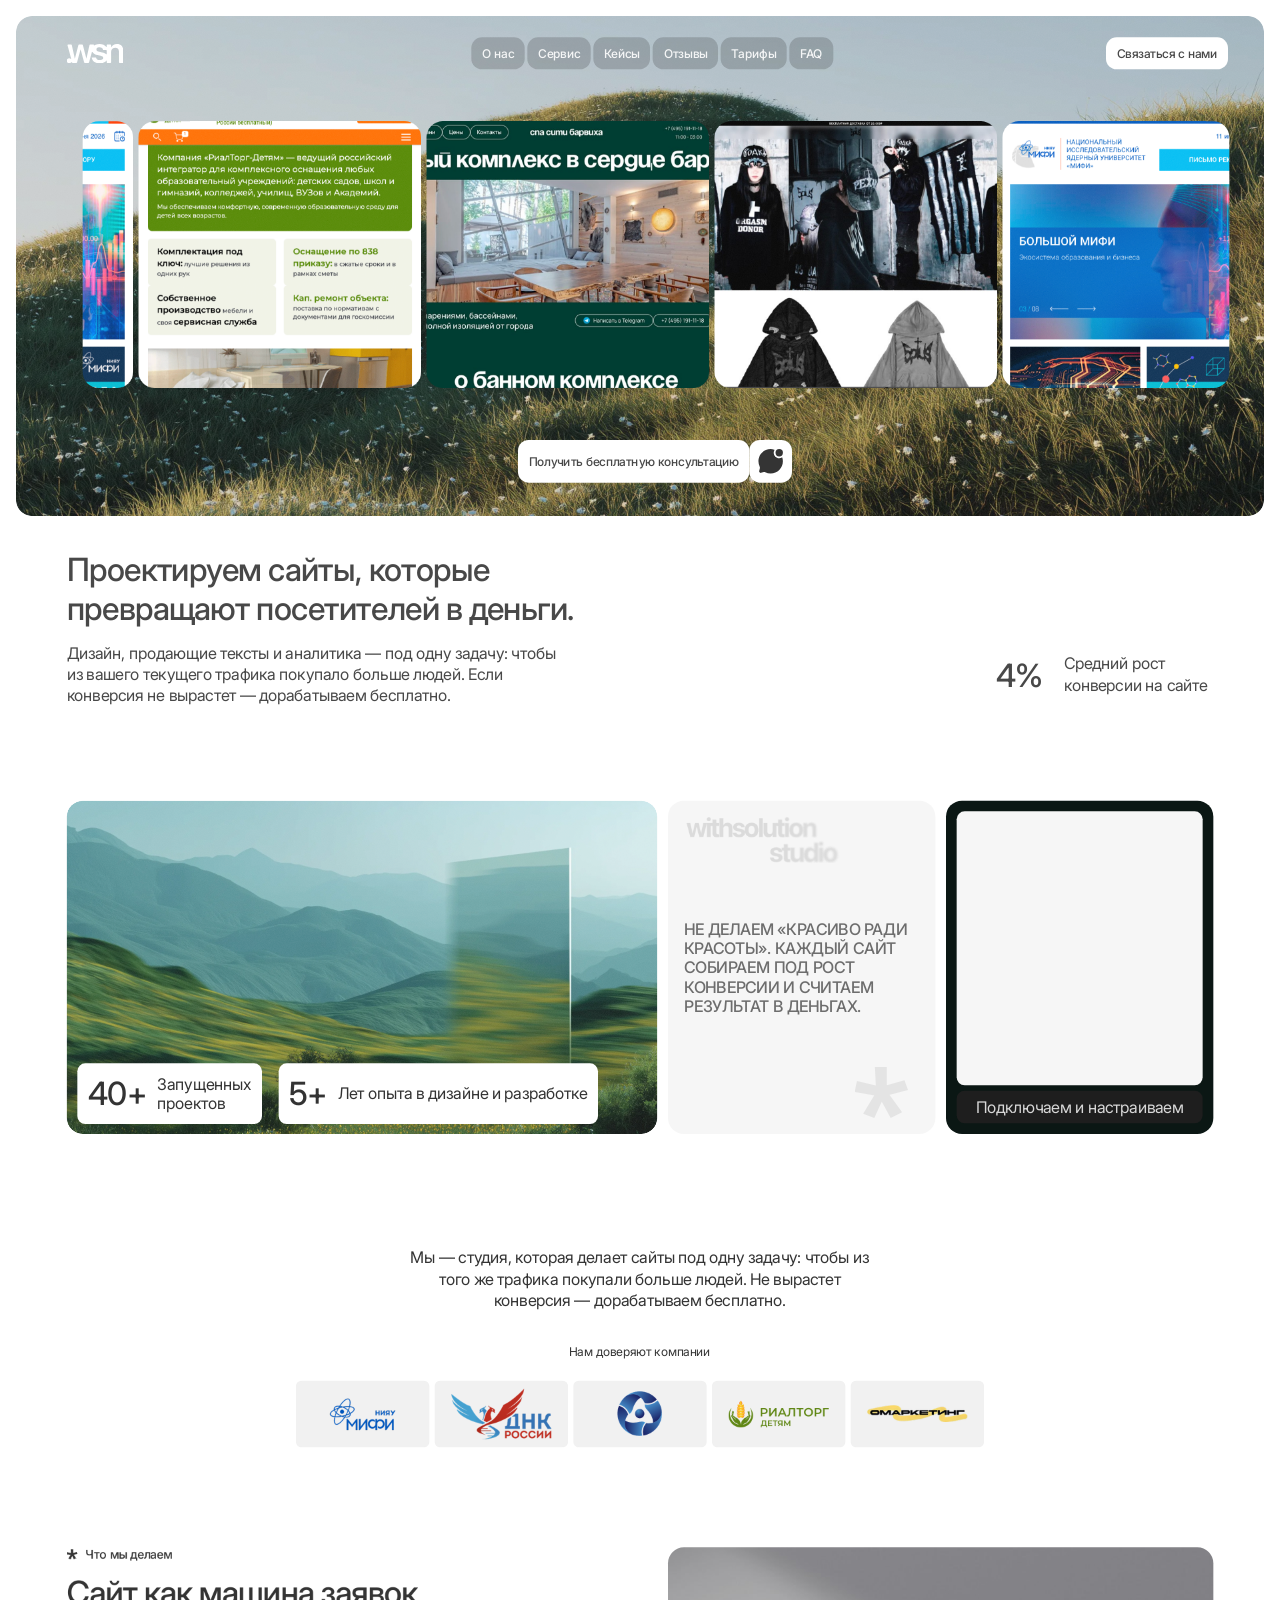
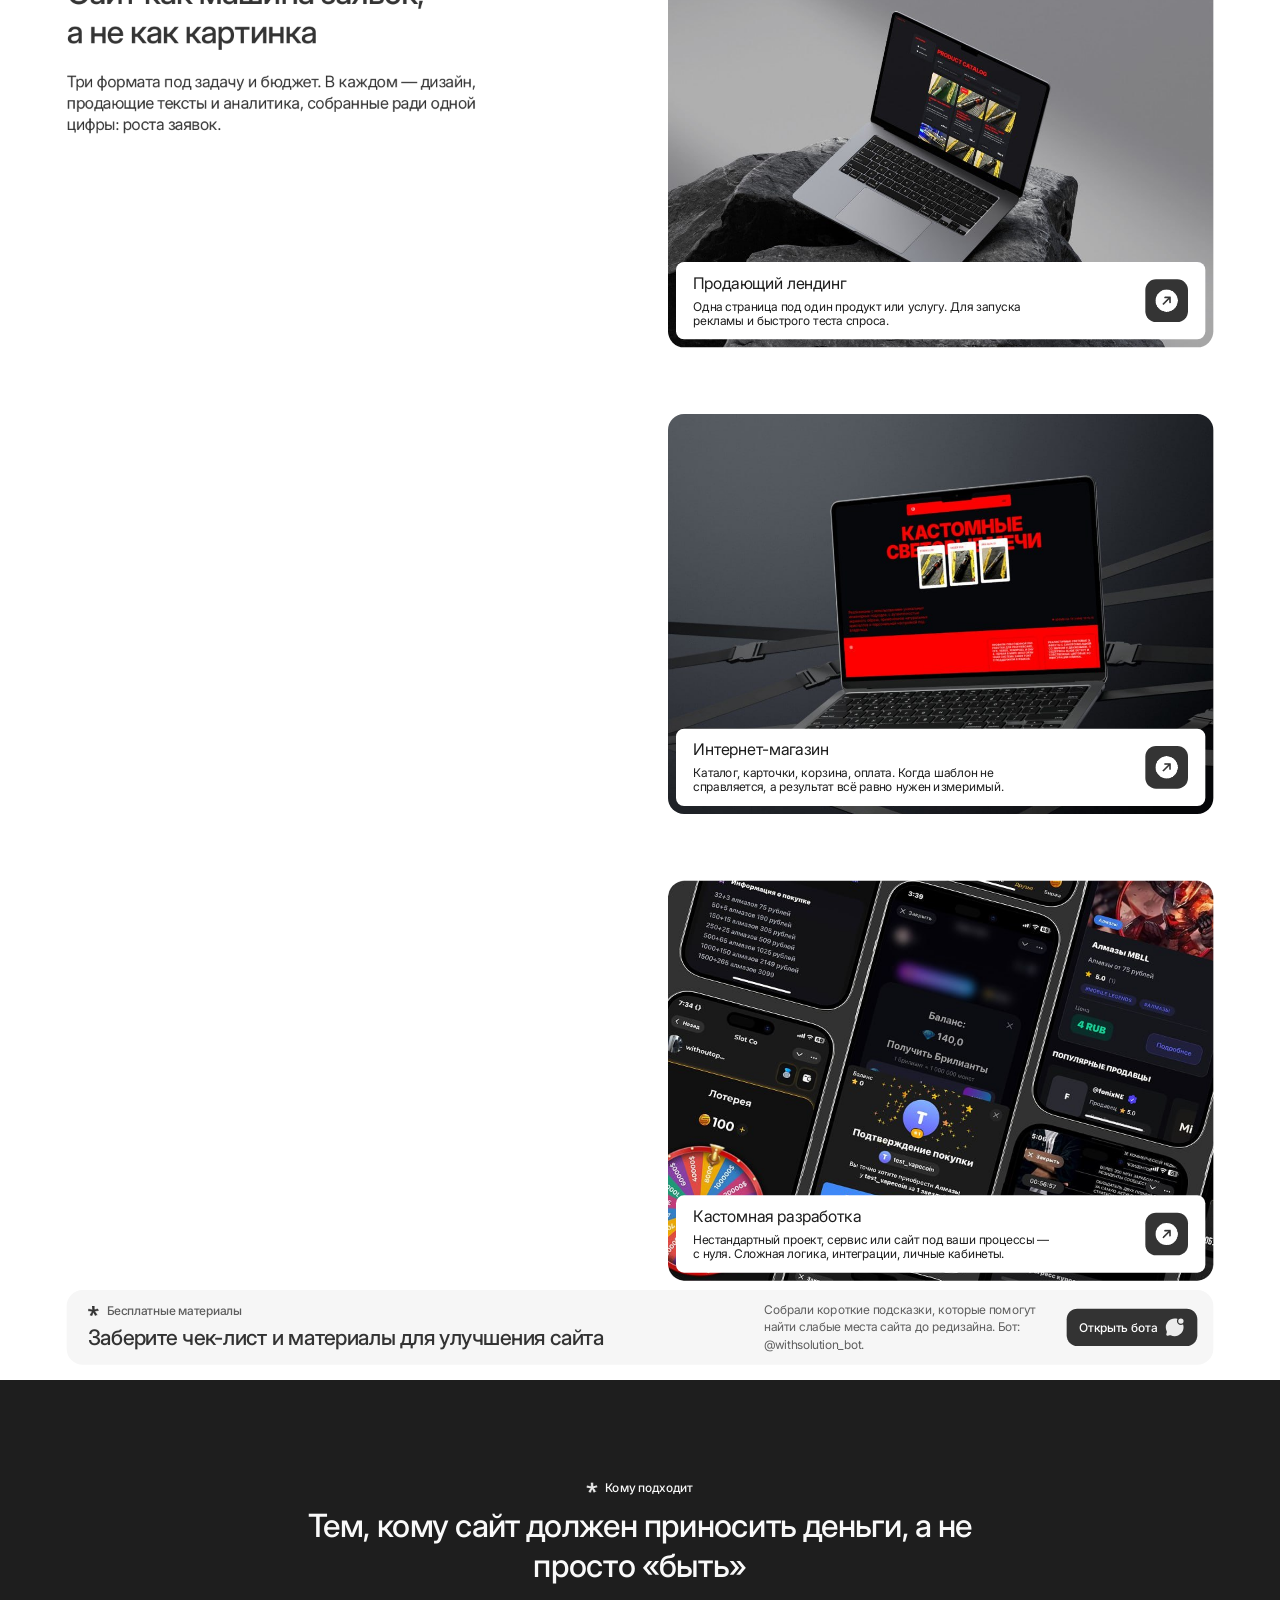
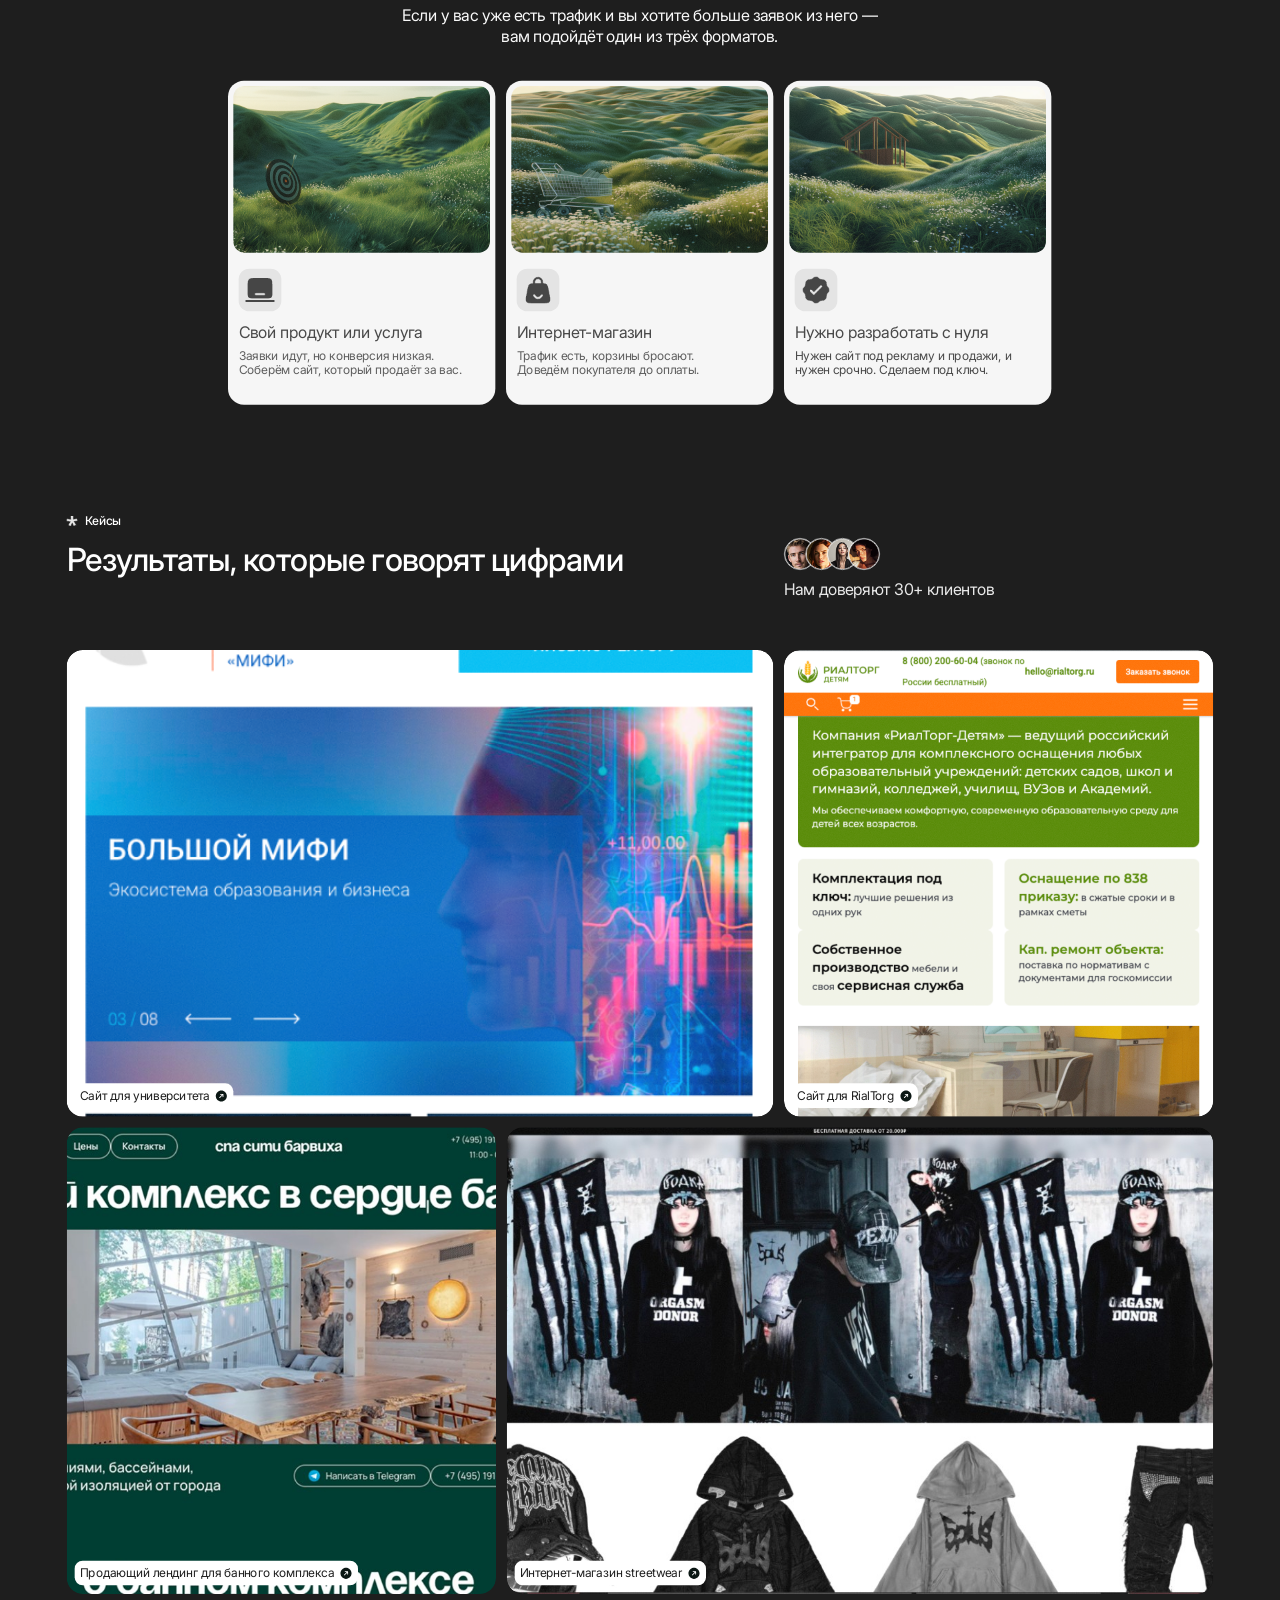
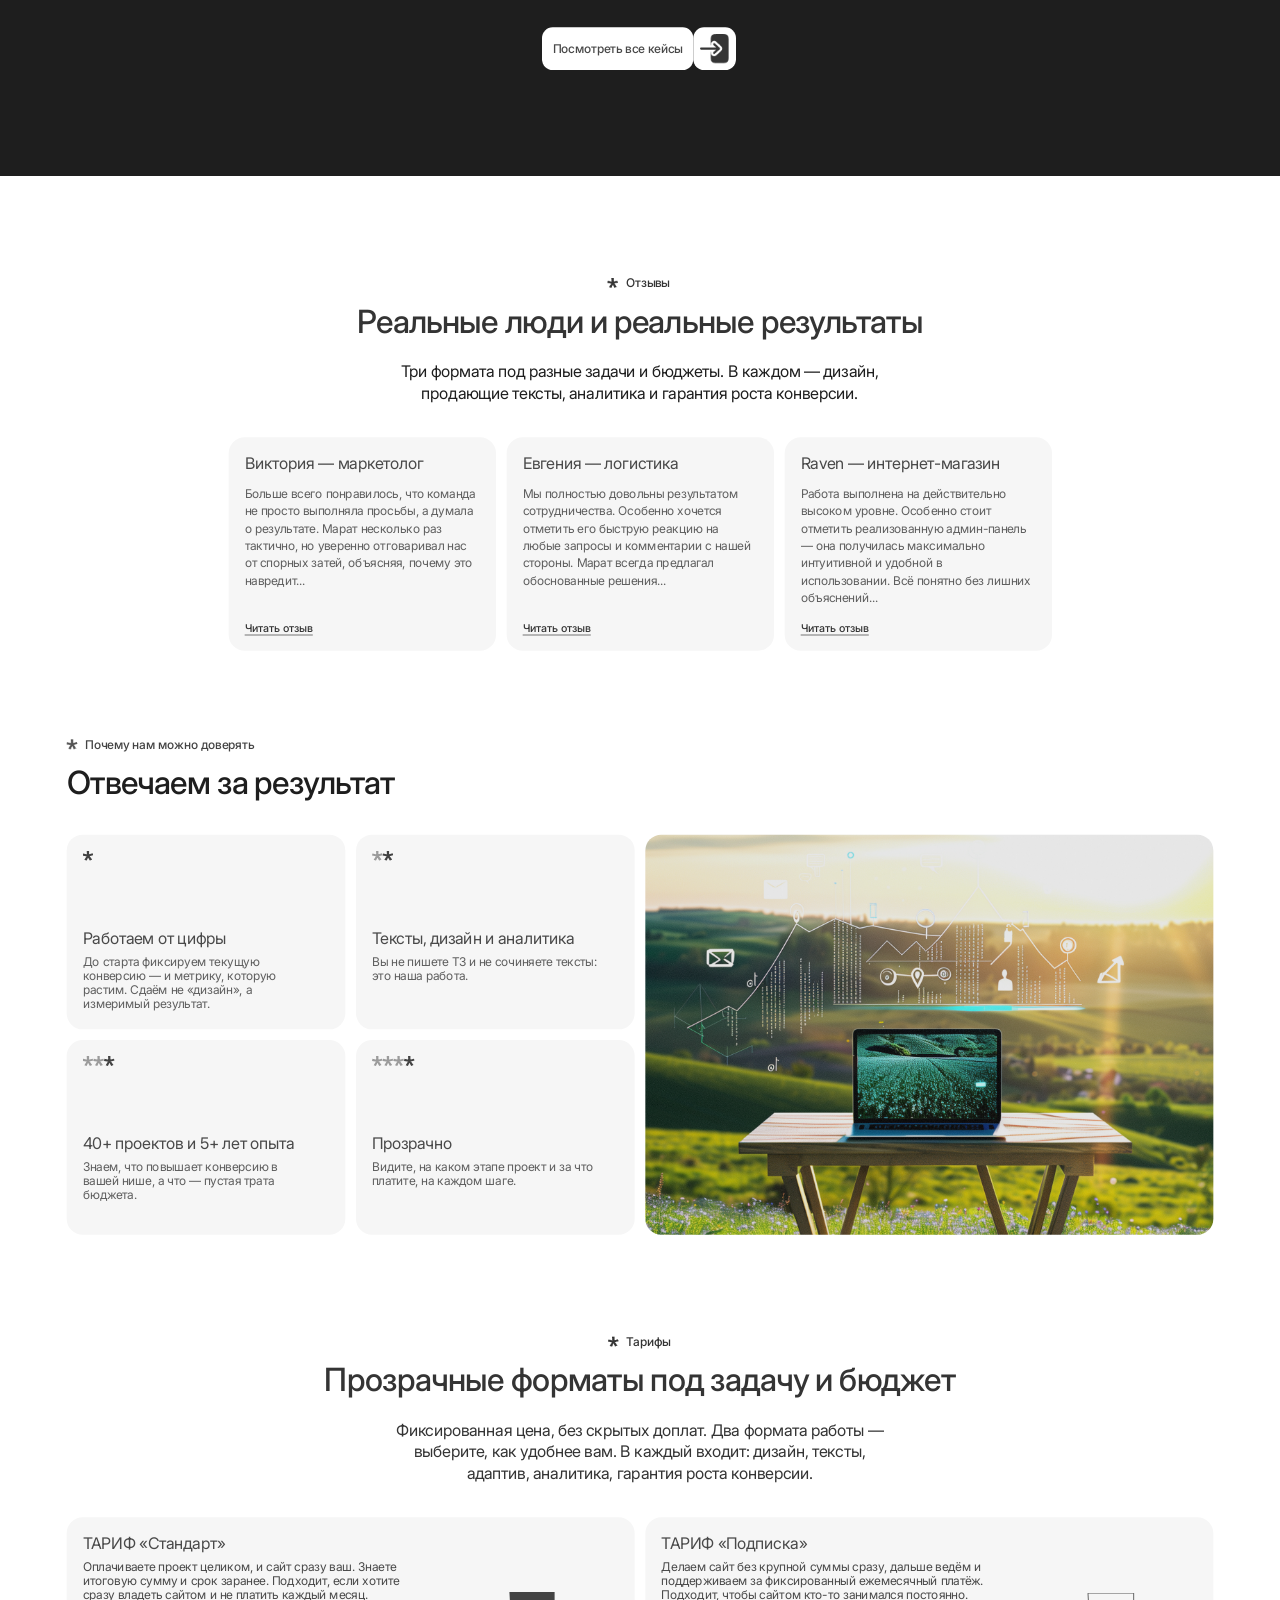
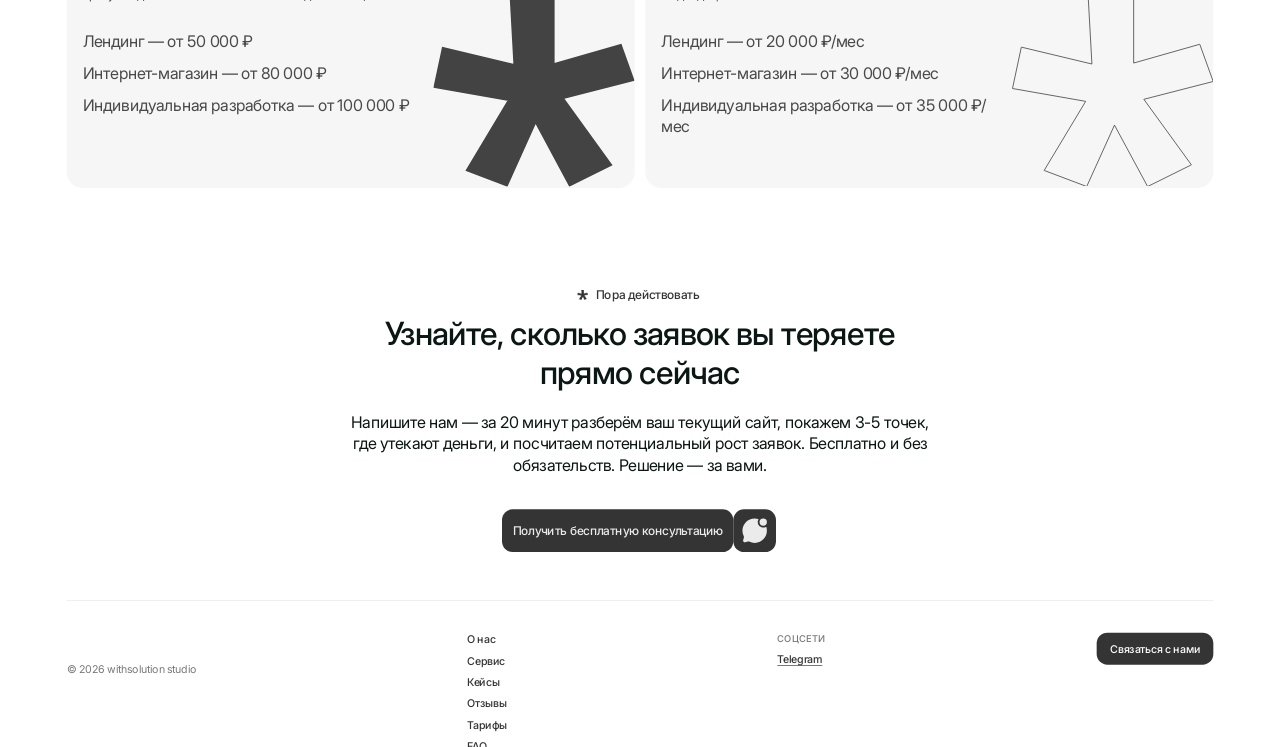
==== commit 5f5078ee: "new v" ====
--- a/index.html
+++ b/index.html
@@ -4,6 +4,8 @@
   <meta charset="UTF-8">
   <meta name="viewport" content="width=device-width, initial-scale=1.0">
   <title>Студия — сайты, которые приносят заявки</title>
+
+  <link rel="icon" type="image/png" href="./assets/icons/stars-1.svg">
 
   <link rel="preconnect" href="https://fonts.googleapis.com">
   <link rel="preconnect" href="https://fonts.gstatic.com" crossorigin>
@@ -108,11 +110,13 @@
       </div>
 
       <!-- ===================== WHAT WE DO ===================== -->
-      <div id="section-services" style="left: 100px; top: 2359px; position: absolute; color: rgba(30, 30, 30, 0.90); font-size: 48px; font-weight: 500">Сайт как машина заявок,<br>а не как картинка</div>
-      <div style="width: 656px; left: 100px; top: 2507px; position: absolute; color: rgba(30, 30, 30, 0.90); font-size: 24px; font-weight: 400; line-height: 32px">Три формата под задачу и бюджет. В каждом — дизайн, продающие тексты и аналитика, собранные ради одной цифры: роста заявок.</div>
-      <div style="left: 100px; top: 2321px; position: absolute; justify-content: flex-start; align-items: center; gap: 12px; display: inline-flex">
-        <img src="./assets/icons/star-small.png" alt="" style="width: 16px; height: 15px; display: block;">
-        <div style="color: rgba(30, 30, 30, 0.90); font-size: 18px; font-weight: 500">Что мы делаем</div>
+      <div id="section-services" data-services-copy style="width: 656px; height: 310px; left: 100px; top: 2321px; position: absolute; z-index: 5; will-change: transform;">
+        <div style="left: 0; top: 0; position: absolute; justify-content: flex-start; align-items: center; gap: 12px; display: inline-flex">
+          <img src="./assets/icons/star-small.png" alt="" style="width: 16px; height: 15px; display: block;">
+          <div style="color: rgba(30, 30, 30, 0.90); font-size: 18px; font-weight: 500">Что мы делаем</div>
+        </div>
+        <div style="left: 0; top: 38px; position: absolute; color: rgba(30, 30, 30, 0.90); font-size: 48px; font-weight: 500">Сайт как машина заявок,<br>а не как картинка</div>
+        <div style="width: 656px; left: 0; top: 186px; position: absolute; color: rgba(30, 30, 30, 0.90); font-size: 24px; font-weight: 400; line-height: 32px">Три формата под задачу и бюджет. В каждом — дизайн, продающие тексты и аналитика, собранные ради одной цифры: роста заявок.</div>
       </div>
 
       <div style="width: 818px; height: 600px; left: 1002px; top: 2321px; position: absolute; border-radius: 24px; overflow: hidden; background-image: url('assets/sections/service-landing.jpg'); background-size: cover; background-position: center;"></div>
@@ -147,6 +151,25 @@
           <img src="./assets/icons/arrow.png" alt="" style="width: 40px; height: 40px; display: block;">
         </div>
       </div>
+
+
+      <!-- ===================== BOT CHECKLIST BANNER ===================== -->
+      <a href="https://t.me/withsolution_bot" target="_blank" rel="noopener noreferrer" style="width: 1720px; height: 112px; left: 100px; top: 4335px; position: absolute; background: #F6F6F6; border-radius: 24px; overflow: hidden; padding: 0 24px 0 32px; box-sizing: border-box; display: flex; align-items: center; justify-content: space-between; gap: 32px; text-decoration: none;">
+        <div style="display: flex; flex-direction: column; gap: 10px;">
+          <div style="display: inline-flex; align-items: center; gap: 12px; color: rgba(30, 30, 30, 0.70); font-size: 18px; font-weight: 500;">
+            <img src="./assets/icons/star-small.png" alt="" style="width: 16px; height: 15px; display: block;">
+            Бесплатные материалы
+          </div>
+          <div style="color: rgba(30, 30, 30, 0.90); font-size: 32px; font-weight: 500; line-height: 40px;">Заберите чек-лист и материалы для улучшения сайта</div>
+        </div>
+        <div style="display: flex; align-items: center; gap: 24px;">
+          <div style="width: 430px; color: rgba(30, 30, 30, 0.70); font-size: 18px; font-weight: 400; line-height: 26px;">Собрали короткие подсказки, которые помогут найти слабые места сайта до редизайна. Бот: @withsolution_bot.</div>
+          <div style="height: 56px; padding: 10px 18px; background: rgba(30, 30, 30, 0.90); border-radius: 16px; display: inline-flex; align-items: center; justify-content: center; gap: 10px; color: white; font-size: 18px; font-weight: 500; white-space: nowrap;">
+            Открыть бота
+            <img src="./assets/icons/chat-white.svg" alt="" style="width: 32px; height: 32px; display: block;">
+          </div>
+        </div>
+      </a>
 
       <!-- ===================== DARK SECTION ===================== -->
       <div id="section-who" style="width: 1920px; height: 2994px; left: 0; top: 4470px; position: absolute; background: #1E1E1E; pointer-events: none;"></div>
@@ -193,16 +216,32 @@
       <div style="left: 100px; top: 5609px; position: absolute; color: white; font-size: 48px; font-weight: 500">Результаты, которые говорят цифрами</div>
 
       <div style="width: 644px; left: 1176px; top: 5669px; position: absolute; opacity: 0.90; color: white; font-size: 24px; font-weight: 400">Нам доверяют 30+ клиентов</div>
-      <div style="width: 48px; height: 48px; left: 1176px; top: 5607px; position: absolute; background: #D9D9D9; border-radius: 9999px; border: 1px #E8E8E8 solid"></div>
-      <div style="width: 48px; height: 48px; left: 1208px; top: 5607px; position: absolute; background: #C4C4C4; border-radius: 9999px; border: 1px #E8E8E8 solid"></div>
-      <div style="width: 48px; height: 48px; left: 1240px; top: 5607px; position: absolute; background: #B0B0B0; border-radius: 9999px; border: 1px #E8E8E8 solid"></div>
-      <div style="width: 48px; height: 48px; left: 1272px; top: 5607px; position: absolute; background: #9E9E9E; border-radius: 9999px; border: 1px #E8E8E8 solid"></div>
+      <img
+  src="./assets/avatar-1.png"
+  alt="Avatar 1"
+  style="width: 48px; height: 48px; left: 1176px; top: 5607px; position: absolute; border-radius: 9999px; border: 1px #E8E8E8 solid; object-fit: cover;"
+>
+<img
+  src="./assets/avatar-2.png"
+  alt="Avatar 2"
+  style="width: 48px; height: 48px; left: 1208px; top: 5607px; position: absolute; border-radius: 9999px; border: 1px #E8E8E8 solid; object-fit: cover;"
+>
+<img
+  src="./assets/avatar-3.png"
+  alt="Avatar 3"
+  style="width: 48px; height: 48px; left: 1240px; top: 5607px; position: absolute; border-radius: 9999px; border: 1px #E8E8E8 solid; object-fit: cover;"
+>
+<img
+  src="./assets/avatar-4.png"
+  alt="Avatar 4"
+  style="width: 48px; height: 48px; left: 1272px; top: 5607px; position: absolute; border-radius: 9999px; border: 1px #E8E8E8 solid; object-fit: cover;"
+>
 
       <div style="width: 1060px; height: 700px; left: 100px; top: 5775px; position: absolute; border-radius: 24px; overflow: hidden">
         <img src="./assets/cases/case-01.png" alt="" style="width: 100%; height: 100%; object-fit: cover; display: block; border-radius: 24px;">
         <div style="padding: 8px; left: 12px; top: 650px; position: absolute; background: white; border-radius: 12px; justify-content: flex-start; align-items: center; gap: 8px; display: inline-flex">
           <div style="color: #1E1E1E; font-size: 18px; font-weight: 400">Сайт для университета</div>
-          <img src="./assets/icons/arrow.png" alt="" style="width: 20px; height: 20px; display: block;">
+          <img src="./assets/icons/arrow.svg" alt="" style="width: 20px; height: 20px; display: block;">
         </div>
       </div>
 
@@ -210,7 +249,7 @@
         <img src="./assets/cases/case-02.png" alt="" style="width: 100%; height: 100%; object-fit: cover; display: block; border-radius: 24px;">
         <div style="padding: 8px; left: 12px; top: 650px; position: absolute; background: white; border-radius: 12px; justify-content: flex-start; align-items: center; gap: 8px; display: inline-flex">
           <div style="color: #1E1E1E; font-size: 18px; font-weight: 400">Сайт для RialTorg</div>
-          <img src="./assets/icons/arrow.png" alt="" style="width: 20px; height: 20px; display: block;">
+          <img src="./assets/icons/arrow.svg" alt="" style="width: 20px; height: 20px; display: block;">
         </div>
       </div>
 
@@ -218,7 +257,7 @@
         <img src="./assets/cases/case-03.png" alt="" style="width: 100%; height: 100%; object-fit: cover; display: block; border-radius: 24px;">
         <div style="padding: 8px; left: 12px; top: 650px; position: absolute; background: white; border-radius: 12px; justify-content: flex-start; align-items: center; gap: 8px; display: inline-flex">
           <div style="color: #1E1E1E; font-size: 18px; font-weight: 400">Продающий лендинг для банного комплекса</div>
-          <img src="./assets/icons/arrow.png" alt="" style="width: 20px; height: 20px; display: block;">
+          <img src="./assets/icons/arrow.svg" alt="" style="width: 20px; height: 20px; display: block;">
         </div>
       </div>
 
@@ -226,7 +265,7 @@
         <img src="./assets/cases/case-04.png" alt="" style="width: 100%; height: 100%; object-fit: cover; display: block; border-radius: 24px;">
         <div style="padding: 8px; left: 12px; top: 650px; position: absolute; background: white; border-radius: 12px; justify-content: flex-start; align-items: center; gap: 8px; display: inline-flex">
           <div style="color: #1E1E1E; font-size: 18px; font-weight: 400">Интернет-магазин streetwear</div>
-          <img src="./assets/icons/arrow.png" alt="" style="width: 20px; height: 20px; display: block;">
+          <img src="./assets/icons/arrow.svg" alt="" style="width: 20px; height: 20px; display: block;">
         </div>
       </div>
 
@@ -249,7 +288,7 @@
 
       <div style="width: 401px; height: 320px; left: 343px; top: 7856px; position: absolute; background: #F6F6F6; border-radius: 24px; display: flex; flex-direction: column;">
         <div style="left: 24px; top: 24px; position: absolute; color: rgba(30, 30, 30, 0.80); font-size: 24px; font-weight: 400; line-height: 32px">Виктория — маркетолог</div>
-        <div style="width: 349px; left: 24px; top: 72px; position: absolute; color: rgba(30, 30, 30, 0.70); font-size: 18px; font-weight: 400; line-height: 26px">Больше всего кайфанула от того, что ребята не просто делали «как мы просим», а реально думали о результате. Марат несколько раз тактично, но уверенно отговаривал нас от спорных затей, объясняя, почему это навредит...</div>
+        <div style="width: 349px; left: 24px; top: 72px; position: absolute; color: rgba(30, 30, 30, 0.70); font-size: 18px; font-weight: 400; line-height: 26px">Больше всего понравилось, что команда не просто выполняла просьбы, а думала о результате. Марат несколько раз тактично, но уверенно отговаривал нас от спорных затей, объясняя, почему это навредит...</div>
         <a href="https://t.me/withsolution" target="_blank" rel="noopener noreferrer" style="position: absolute; left: 24px; bottom: 24px; color: rgba(30, 30, 30, 0.90); font-size: 16px; font-weight: 500; text-decoration: underline; text-underline-offset: 4px;">Читать отзыв</a>
       </div>
       <div style="width: 401px; height: 320px; left: 760px; top: 7856px; position: absolute; background: #F6F6F6; border-radius: 24px; display: flex; flex-direction: column;">
@@ -444,6 +483,7 @@
           <div class="l"><img src="./assets/logos/logo-dnk.png" alt="ДНК России" style="width: 70%; height: 70%; object-fit: contain; display: block;"></div>
           <div class="l"><img src="./assets/logos/logo-rialtorg.png" alt="Риалторг" style="width: 70%; height: 70%; object-fit: contain; display: block;"></div>
           <div class="l"><img src="./assets/logos/logo-omarketing.png" alt="Омаркетинг" style="width: 70%; height: 70%; object-fit: contain; display: block;"></div>
+          <div class="l"><img src="./assets/logos/logo-dom.svg" alt="Дом на миллион" style="width: 70%; height: 70%; object-fit: contain; display: block;"></div>
         </div>
       </div>
     </section>
@@ -470,6 +510,24 @@
       </div>
     </section>
 
+
+    <section class="mv-section mv-checklist">
+      <div class="mv-wrap">
+        <a href="https://t.me/withsolution_bot" target="_blank" rel="noopener noreferrer" style="display: flex; flex-direction: column; gap: 16px; padding: 20px; border-radius: 24px; background: #F6F6F6; color: #1E1E1E; text-decoration: none;">
+          <span style="display: inline-flex; align-items: center; gap: 10px; color: rgba(30, 30, 30, 0.70); font-size: 14px; font-weight: 500;">
+            <img src="./assets/icons/star-small.png" alt="" style="width: 14px; height: 13px; display: block;">
+            Бесплатные материалы
+          </span>
+          <div style="color: rgba(30, 30, 30, 0.90); font-size: 28px; font-weight: 500; line-height: 34px;">Заберите чек-лист для улучшения сайта</div>
+          <p style="margin: 0; color: rgba(30, 30, 30, 0.70); font-size: 16px; font-weight: 400; line-height: 24px;">Короткие материалы и подсказки, которые помогут найти слабые места сайта, лежат в Telegram-боте @withsolution_bot.</p>
+          <span style="height: 52px; padding: 0 16px; background: rgba(30, 30, 30, 0.90); border-radius: 16px; display: inline-flex; align-items: center; justify-content: center; gap: 10px; color: white; font-size: 16px; font-weight: 500; align-self: flex-start;">
+            Открыть бота
+            <img src="./assets/icons/chat-white.svg" alt="" style="width: 28px; height: 28px; display: block;">
+          </span>
+        </a>
+      </div>
+    </section>
+
     <section class="mv-section mv-dark">
       <div class="mv-wrap">
         <div class="head">
@@ -493,15 +551,20 @@
             <h2>Результаты, которые говорят цифрами</h2>
           </div>
           <div class="rate">
-            <div class="avatars"><span style="background:#D9D9D9;"></span><span style="background:#C4C4C4;"></span><span style="background:#B0B0B0;"></span><span style="background:#9E9E9E;"></span></div>
+            <div class="avatars">
+              <img src="./assets/avatar-1.png" alt="Avatar 1">
+              <img src="./assets/avatar-2.png" alt="Avatar 2">
+              <img src="./assets/avatar-3.png" alt="Avatar 3">
+              <img src="./assets/avatar-4.png" alt="Avatar 4">
+            </div>
             <p>Нам доверяют 30+ клиентов</p>
           </div>
         </div>
         <div class="mv-cases-list">
-          <div class="mv-case"><div class="tag">Сайт для университета ↗</div></div>
-          <div class="mv-case"><div class="tag">Сайт для RialTorg ↗</div></div>
-          <div class="mv-case"><div class="tag">Продающий лендинг для банного комплекса ↗</div></div>
-          <div class="mv-case"><div class="tag">Интернет-магазин streetwear ↗</div></div>
+          <div class="mv-case"><div class="tag">Сайт для университета →</div></div>
+          <div class="mv-case"><div class="tag">Сайт для RialTorg →</div></div>
+          <div class="mv-case"><div class="tag">Продающий лендинг для банного комплекса →</div></div>
+          <div class="mv-case"><div class="tag">Интернет-магазин streetwear →</div></div>
         </div>
         <a href="cases.html" class="mv-cases-btn"><span class="pill">Посмотреть все кейсы</span><span class="ico">↗</span></a>
       </div>
@@ -515,7 +578,7 @@
           <p class="lead">Три формата под разные задачи и бюджеты. В каждом — дизайн, продающие тексты, аналитика и гарантия роста конверсии.</p>
         </div>
         <div class="mv-reviews-list">
-          <div class="mv-review"><h3>Виктория — маркетолог</h3><p>Больше всего кайфанула от того, что ребята не просто делали «как мы просим», а реально думали о результате. Марат несколько раз тактично, но уверенно отговаривал нас от спорных затей, объясняя, почему это навредит...</p><a href="https://t.me/withsolution" target="_blank" rel="noopener noreferrer" class="mv-review-link">Читать отзыв</a></div>
+          <div class="mv-review"><h3>Виктория — маркетолог</h3><p>Больше всего понравилось, что команда не просто выполняла просьбы, а думала о результате. Марат несколько раз тактично, но уверенно отговаривал нас от спорных затей, объясняя, почему это навредит...</p><a href="https://t.me/withsolution" target="_blank" rel="noopener noreferrer" class="mv-review-link">Читать отзыв</a></div>
           <div class="mv-review"><h3>Евгения — логистика</h3><p>Мы полностью довольны результатом сотрудничества. Особенно хочется отметить его быструю реакцию на любые запросы и комментарии с нашей стороны. Марат всегда предлагал обоснованные решения...</p><a href="https://t.me/withsolution" target="_blank" rel="noopener noreferrer" class="mv-review-link">Читать отзыв</a></div>
           <div class="mv-review"><h3>Raven — интернет-магазин</h3><p>Работа выполнена на действительно высоком уровне. Особенно стоит отметить реализованную админ-панель — она получилась максимально интуитивной и удобной в использовании. Всё понятно без лишних объяснений...</p><a href="https://t.me/withsolution" target="_blank" rel="noopener noreferrer" class="mv-review-link">Читать отзыв</a></div>
         </div>
@@ -593,5 +656,65 @@
   </div>
 
   <script src="js/main.js"></script>
+
+
+  <script>
+    (function () {
+      const DESKTOP_QUERY = '(min-width: 1025px)';
+      const BASE_WIDTH = 1920;
+      const SERVICES_START = 2321;
+      const SERVICES_END = 4321;
+      const STICKY_TOP = 120;
+
+      function isDesktop() {
+        return window.matchMedia(DESKTOP_QUERY).matches;
+      }
+
+      function getCanvasScale(canvas) {
+        const rect = canvas.getBoundingClientRect();
+        return rect.width ? rect.width / BASE_WIDTH : 1;
+      }
+
+      function syncStageHeight() {
+        const stage = document.getElementById('stage');
+        const canvas = document.getElementById('canvas');
+        if (!stage || !canvas || !isDesktop()) return;
+
+        // Важно: не трогаем transform и transform-origin, иначе canvas уезжает из центра.
+        stage.style.height = Math.ceil(canvas.getBoundingClientRect().height) + 'px';
+      }
+
+      function updateServicesSticky() {
+        const canvas = document.getElementById('canvas');
+        const copy = document.querySelector('[data-services-copy]');
+        if (!canvas || !copy) return;
+
+        if (!isDesktop()) {
+          copy.style.transform = '';
+          return;
+        }
+
+        const scale = getCanvasScale(canvas);
+        const canvasTop = window.scrollY + canvas.getBoundingClientRect().top;
+        const currentDesignTop = (window.scrollY + STICKY_TOP - canvasTop) / scale;
+        const copyHeight = copy.offsetHeight || 310;
+        const maxTranslate = Math.max(0, SERVICES_END - SERVICES_START - copyHeight);
+        const translate = Math.min(Math.max(currentDesignTop - SERVICES_START, 0), maxTranslate);
+
+        copy.style.transform = 'translateY(' + translate.toFixed(2) + 'px)';
+      }
+
+      function updateDesktopLayoutHelpers() {
+        syncStageHeight();
+        updateServicesSticky();
+      }
+
+      window.addEventListener('load', updateDesktopLayoutHelpers);
+      window.addEventListener('resize', updateDesktopLayoutHelpers);
+      window.addEventListener('scroll', updateServicesSticky, { passive: true });
+      requestAnimationFrame(updateDesktopLayoutHelpers);
+      setTimeout(updateDesktopLayoutHelpers, 250);
+    })();
+  </script>
 </body>
 </html>
